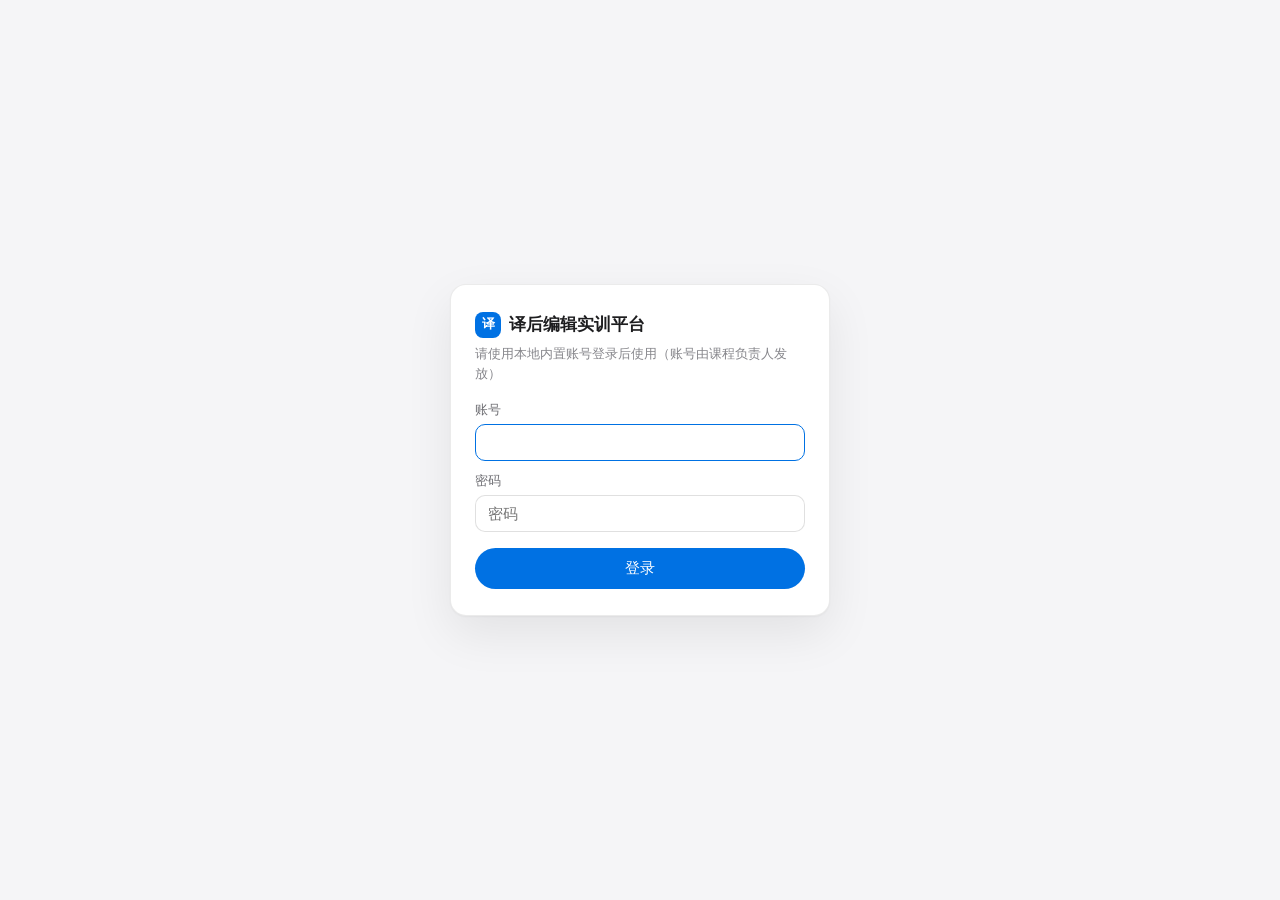
==== index.html @ e125637a "统一设计底座 ui.css：三页一套色板/按钮/卡片，修可读性与焦点态 一、根因：站点经历过两次主题，"测"页从未跟上 - style.css 与 annotate.css 里各有一块「Apple 设" ====
<!DOCTYPE html>
<html lang="zh-CN">
<head>
<meta charset="UTF-8">
<meta name="viewport" content="width=device-width, initial-scale=1.0, viewport-fit=cover">
<title>译后编辑实训平台 · 首页</title>
<meta name="description" content="机器翻译译后编辑实训：找错标注、改稿练习、仿真训练。历届大赛真题语料，可离线使用。">
<!-- 分享预览（微信/群聊里发链接时显示卡片） -->
<meta property="og:type" content="website">
<meta property="og:site_name" content="译后编辑实训平台">
<meta property="og:title" content="译后编辑实训平台 · 找 → 改 → 测">
<meta property="og:description" content="机器翻译译后编辑实训：找错标注、改稿练习、仿真训练。历届大赛真题语料，可离线使用。">
<meta property="og:url" content="https://hank-hunau.github.io/linkhanyou-pe/index.html">
<meta property="og:image" content="https://hank-hunau.github.io/linkhanyou-pe/icon-512.png">
<meta name="twitter:card" content="summary">
<link rel="manifest" href="manifest.json">
<meta name="theme-color" content="#0071e3">
<link rel="icon" href="icon-192.png">
<link rel="apple-touch-icon" href="apple-touch-icon.png">
<meta name="mobile-web-app-capable" content="yes">
<meta name="apple-mobile-web-app-capable" content="yes">
<meta name="apple-mobile-web-app-status-bar-style" content="default">
<meta name="apple-mobile-web-app-title" content="译后编辑">
<link rel="stylesheet" href="ui.css">
<link rel="stylesheet" href="style.css">
</head>
<body>

<div id="mtpe-nav"></div>
<script src="nav.js"></script>
<script src="pwa.js"></script>
<!-- secure.js（密钥环 + 元数据片，约 10KB）不在这里加载：已登录时用不到它，
     只有输入口令时 unlock.js 才按需拉取，页面空下来后会自动预取。
     语料分片（s-tasks.js / s-pairs.js）由二级页按需拉取。 -->
<script src="unlock.js"></script>
<script src="help.js"></script>

<main id="app"><!-- 语料分片解密期间先显示骨架，页面脚本就绪后整块替换 -->
  <div class="boot-skeleton"><div class="sk-t"></div><div class="sk-c"></div><div class="sk-c"></div></div>
</main>

<div id="toast" class="toast hidden" role="status" aria-live="polite"></div>

<!-- home.js 不依赖语料，但要等 unlock.js 判定完登录态（未登录就不渲染半空页面） -->
<script>window.mtpeBoot('home.js');</script>
</body>
</html>
---- ui.css ----
/* ============================================================
 * ui.css — 全站设计底座（2026-10-12）
 *
 * 四个页面都**先**加载本文件，再加载各自的页面样式。
 *
 * 为什么要有这一层：此前每个页面各写一套设计变量与按钮，
 * 后果是"改 / 找 的按钮是 980px 胶囊、测 的按钮是 8px 圆角矩形"、
 * 同一个"警告框"三种底色、顶栏的蓝和页面的蓝不是一个蓝。
 * 现在颜色 / 圆角 / 字号 / 间距 / 阴影只有一份定义，改一处三页同步。
 *
 * 页面专属的版式（作答区、考场外壳、图表、统计表格）仍留在各自文件里。
 * 主色：苹果蓝 #0071e3（2026-10-12 定）。
 * ============================================================ */

/* ---------- 1. 设计变量：全站唯一一份 ---------- */
:root{
  /* 主色 */
  --primary:#0071e3; --primary-dark:#0058b0; --primary-light:#eaf3fd;
  /* 语义色（琥珀比原来的 #d97706 深一档：原色配 #fef3e2 底只有 2.90 对比度，小字读不清） */
  --green:#1c6e31; --green-bg:#e6f4ea;
  --red:#d70015; --red-bg:#fdeced;
  --amber:#a35a00; --amber-bg:#fdf0e3;
  /* 中性色 */
  --bg:#f5f5f7; --card:#fff; --border:rgba(0,0,0,.08);
  --text:#1d1d1f; --text-2:#515154; --muted:#6e6e73; --sk:rgba(0,0,0,.06);
  /* 步骤色：只用在 .step-tag，三页一眼看出自己在第几步 */
  --step1:#0f766e; --step1-bg:#e6f5f3;
  --step2:#0058b0; --step2-bg:#eaf3fd;
  --step3:#1a5fd0; --step3-bg:#eaf2ff;
  /* 圆角四档 */
  --r-sm:8px; --r-md:10px; --r-lg:14px; --r-pill:999px; --radius:14px;
  /* 字号五档 */
  --fs-xs:12.5px; --fs-sm:13.5px; --fs-md:15px; --fs-lg:20px; --fs-xl:24px;
  /* 间距六档 */
  --sp-1:4px; --sp-2:8px; --sp-3:12px; --sp-4:16px; --sp-5:24px; --sp-6:32px;
  /* 阴影两档 */
  --shadow:0 1px 2px rgba(0,0,0,.04),0 8px 24px rgba(0,0,0,.05);
  --shadow-lg:0 20px 60px rgba(0,0,0,.2);
  /* ---- 兼容别名：页面样式里用的还是这些老名字，指到同一套变量，避免两套色 ---- */
  --yc:var(--primary); --ycd:var(--primary-dark); --ycl:var(--primary-light);
  --bd:var(--border); --tx:var(--text); --tx2:var(--text-2); --mut:var(--muted);
  --g:var(--green); --gb:var(--green-bg);
  --r:var(--red); --rb:var(--red-bg);
  --a:var(--amber); --ab:var(--amber-bg);
  --an:var(--step1); --and:#0d5f59; --anl:var(--step1-bg);
}

/* ---------- 2. 基础 ---------- */
*,*::before,*::after{box-sizing:border-box;margin:0;padding:0}
body{
  font-family:-apple-system,BlinkMacSystemFont,"SF Pro Text","SF Pro Display","PingFang SC","Helvetica Neue","Microsoft YaHei",sans-serif;
  background:var(--bg); color:var(--text); font-size:var(--fs-md); line-height:1.6;
  -webkit-font-smoothing:antialiased;
}
h1,h2,h3{letter-spacing:-.01em;font-weight:600}
.hidden{display:none!important}
button{font-family:inherit;cursor:pointer}
input,select,textarea{border-radius:var(--r-md);border:1px solid var(--border);font-family:inherit}
table{border-collapse:separate;border-spacing:0}
th,td{border-color:var(--border)}
img,svg{max-width:100%}

/* ---------- 3. 焦点态：键盘走一遍必须看得见 ---------- */
:focus-visible{outline:2px solid var(--primary);outline-offset:2px}
a:focus-visible,button:focus-visible,input:focus-visible,select:focus-visible,
textarea:focus-visible,summary:focus-visible,[tabindex]:focus-visible{outline:2px solid var(--primary);outline-offset:2px;border-radius:var(--r-sm)}
@media (prefers-reduced-motion:reduce){*,*::before,*::after{animation-duration:.001ms!important;transition-duration:.001ms!important}}

/* ---------- 4. 按钮：一套写法，改/找/测 完全一致 ---------- */
.btn{
  border:none;border-radius:var(--r-pill);padding:8px 16px;font-size:var(--fs-sm);font-weight:500;
  display:inline-flex;align-items:center;gap:5px;transition:filter .15s ease,background .15s ease;
  text-decoration:none;line-height:1.6;
}
.btn:hover{filter:brightness(1.05)}
.btn:disabled{opacity:.5;cursor:not-allowed}
.btn-primary,.btn-p{background:var(--primary);color:#fff}
.btn-primary:hover,.btn-p:hover{background:var(--primary-dark);filter:none}
.btn-outline,.btn-o{background:#fff;color:var(--primary-dark);border:1px solid var(--primary)}
.btn-outline:hover,.btn-o:hover{background:var(--primary-light)}
.btn-ghost,.btn-g{background:#eef1f7;color:var(--text-2)}
.btn-ghost:hover,.btn-g:hover{background:#e5e9f3}
.btn-danger,.btn-r{background:var(--red-bg);color:var(--red)}

/* ---------- 5. 标签 ---------- */
.tag{display:inline-block;padding:2px 10px;border-radius:var(--r-pill);font-size:var(--fs-xs);font-weight:600;white-space:nowrap}
.tag.pair{background:var(--primary-light);color:var(--primary-dark)}
.tag.domain{background:var(--green-bg);color:var(--green)}
.tag.custom,.tag.need{background:var(--amber-bg);color:var(--amber)}
.tag.blue{background:var(--primary-light);color:var(--primary-dark)}
.tag.teal{background:var(--step1-bg);color:var(--step1)}
.tag.gray{background:#f0f0f2;color:var(--text-2)}

/* ---------- 6. 步骤标签（作答栏左端） ---------- */
.step-tag{
  display:inline-flex;align-items:center;font-size:var(--fs-xs);font-weight:700;line-height:1.5;
  color:var(--step2);background:var(--step2-bg);border-radius:var(--r-pill);padding:3px 12px;white-space:nowrap;
}
.step-tag.s1{color:var(--step1);background:var(--step1-bg)}
.step-tag.s2{color:var(--primary-dark);background:var(--step2-bg)}
.step-tag.s3{color:var(--step3);background:var(--step3-bg)}

/* ---------- 7. 广场页头与卡片（改 / 测 共用同一套） ---------- */
.plaza-head{margin-bottom:var(--sp-5)}
.plaza-head h2{font-size:22px}
.plaza-head p{color:var(--text-2);font-size:14px;margin-top:var(--sp-1)}
.page-s{color:var(--muted);font-size:13px;margin-bottom:var(--sp-4)}
.page-t{font-size:var(--fs-lg);font-weight:700;margin-bottom:var(--sp-1)}
.task-grid{display:grid;grid-template-columns:repeat(auto-fill,minmax(330px,1fr));gap:var(--sp-4)}
.task-card{
  background:var(--card);border:1px solid var(--border);border-radius:var(--r-lg);
  padding:18px 20px;box-shadow:var(--shadow);display:flex;flex-direction:column;gap:var(--sp-3);
}
.task-card .t-head{display:flex;justify-content:space-between;align-items:flex-start;gap:var(--sp-2)}
.task-card h3{font-size:16px}
.task-card .meta{font-size:var(--fs-xs);color:var(--text-2);display:flex;gap:var(--sp-3);flex-wrap:wrap;align-items:center}
.task-actions{display:flex;gap:var(--sp-2);margin-top:auto;padding-top:6px;flex-wrap:wrap;align-items:center}
.draft-tip{font-size:12px;color:var(--amber)}

/* ---------- 8. 提示块 ---------- */
.warn-box{background:var(--red-bg);color:var(--red);border-radius:var(--r-sm);padding:10px 12px;font-size:13px;margin-top:var(--sp-2)}
.info-box{background:var(--primary-light);color:var(--primary-dark);border-radius:var(--r-sm);padding:10px 12px;font-size:13px;margin-top:var(--sp-2)}

/* ---------- 9. 弹窗（三种叫法都指向同一套） ---------- */
.mask,.modal-mask{
  position:fixed;inset:0;background:rgba(20,26,45,.45);z-index:100;
  display:flex;align-items:center;justify-content:center;padding:20px;
}
.modal{
  background:var(--card);border-radius:var(--r-lg);padding:22px 24px;width:min(440px,92vw);
  box-shadow:var(--shadow-lg);max-height:86vh;overflow:auto;
}
.modal h3{font-size:17px;margin-bottom:var(--sp-3)}
.modal .m-actions{display:flex;gap:var(--sp-2);justify-content:flex-end;margin-top:18px;flex-wrap:wrap}

/* ---------- 10. Toast（两种叫法统一） ---------- */
.toast,#toast{
  position:fixed;bottom:28px;left:50%;transform:translateX(-50%);background:#1f2430;color:#fff;
  padding:10px 18px;border-radius:var(--r-md);font-size:13px;z-index:200;
  box-shadow:0 8px 24px rgba(0,0,0,.25);transition:opacity .2s;
}

/* ---------- 11. 空态 ---------- */
.empty-tip{text-align:center;color:var(--muted);padding:40px 0}

/* ---------- 12. 表格式内容的横向滚动（窄屏不再挤压） ---------- */
.tbl-scroll{overflow-x:auto;-webkit-overflow-scrolling:touch}
.tbl-scroll table{min-width:600px}

/* ---------- 13. 作答态：隐藏全站顶栏（三页同一条规则） ---------- */
body.answering #mtpe-nav{display:none!important}
body.answering{--mtpe-nav-h:0px}

/* ---------- 14. 启动骨架：语料分片解密期间不再是一片空白 ---------- */
.boot-skeleton{max-width:1180px;margin:0 auto;padding:28px 20px}
.boot-skeleton .sk-t{height:22px;width:190px;border-radius:var(--r-sm);background:var(--sk);margin-bottom:18px}
.boot-skeleton .sk-c{height:108px;border-radius:var(--r-lg);background:var(--sk);margin-bottom:14px}
.boot-skeleton .sk-t,.boot-skeleton .sk-c{animation:sk-pulse 1.2s ease-in-out infinite}
@keyframes sk-pulse{0%,100%{opacity:.55}50%{opacity:1}}
@media (prefers-reduced-motion:reduce){.boot-skeleton .sk-t,.boot-skeleton .sk-c{animation:none}}

/* ---------- 15. 统一断点（页面自己的特殊版式仍可在各自文件里另加） ---------- */
@media (max-width:960px){
  .task-grid{gap:var(--sp-3)}
}
@media (max-width:760px){
  .plaza-head h2{font-size:var(--fs-lg)}
}
@media (max-width:620px){
  .task-grid{grid-template-columns:1fr}
  .task-card{padding:14px 16px}
  .modal{padding:18px 16px;width:100%}
  .boot-skeleton{padding:20px 14px}
}
---- style.css ----
/* ============ ② 改 · 页面专属样式 ============
   设计变量、基础重置、按钮 / 标签 / 卡片 / 弹窗 / Toast / 空态 / 焦点态
   都已在共用的 ui.css 里（本页先加载 ui.css，再加载本文件）。
   本文件只保留"改"这一页自己的版式：顶栏、三步走导引、作答区、统计与图表、首页各板块。 */

/* ---------- 顶栏 ---------- */
.topbar {
  background: var(--card); border-bottom: 1px solid var(--border);
  display: flex; align-items: center; justify-content: space-between;
  padding: 12px 28px; position: sticky; top: 0; z-index: 50;
}
.brand { display: flex; align-items: center; gap: 12px; cursor: pointer; }
.logo {
  width: 42px; height: 42px; border-radius: 10px; background: linear-gradient(135deg, var(--primary), #6c8cff);
  color: #fff; font-size: 22px; font-weight: 700; display: flex; align-items: center; justify-content: center;
}
.brand h1 { font-size: 17px; font-weight: 700; }
.brand .sub { font-size: 12px; color: var(--muted); }
nav { display: flex; align-items: center; gap: 6px; }
.nav-link {
  padding: 8px 14px; border-radius: 8px; cursor: pointer; color: var(--text-2);
  font-size: 14px; user-select: none;
}
.nav-link:hover { background: var(--primary-light); color: var(--primary-dark); }
.nav-link.active { background: var(--primary-light); color: var(--primary-dark); font-weight: 600; }
.nickname-badge {
  margin-left: 10px; padding: 6px 12px; border-radius: 999px; background: var(--primary-light);
  color: var(--primary); font-size: 13px; cursor: pointer;
}

main { max-width: 1180px; margin: 0 auto; padding: 26px 20px 60px; }

/* 广场页头、卡片、标签、按钮、提示块：见 ui.css（三页共用一份） */

/* ---------- 实训端：三步走导引（找 → 改 → 考） ---------- */
.step-strip { display: grid; grid-template-columns: repeat(auto-fit, minmax(250px, 1fr)); gap: 10px; margin-top: 12px; }
.step-card {
  display: flex; flex-direction: column; gap: 4px; padding: 12px 14px;
  border: 1px solid var(--border); border-radius: var(--radius); background: var(--card);
  box-shadow: var(--shadow); text-decoration: none; color: inherit; transition: border-color .15s;
}
.step-card:hover { border-color: var(--primary); }
.step-card b { font-size: 14px; color: var(--primary); }
.step-card span { font-size: 12.5px; color: var(--text-2); line-height: 1.55; }

/* ---------- 答题界面 ---------- */
.exam-top {
  background: var(--card); border: 1px solid var(--border); border-radius: var(--radius);
  box-shadow: var(--shadow); padding: 12px 18px; margin-bottom: 14px;
  display: flex; align-items: center; justify-content: space-between; gap: 14px; flex-wrap: wrap;
  position: sticky; top: calc(var(--mtpe-nav-h, 57px) + 6px); z-index: 40;
}
/* 作答态隐藏顶栏的规则在 ui.css（三页同一条） */
.exam-title { font-size: 15px; font-weight: 700; display: flex; align-items: center; gap: 10px; flex-wrap: wrap; }
/* .step-tag 在 ui.css（带 s1/s2/s3 三档步骤色） */
.timer { font-size: 20px; font-weight: 700; font-variant-numeric: tabular-nums; color: var(--primary); }
.timer.warn { color: var(--red); }
.progress-wrap { display: flex; align-items: center; gap: 10px; }
.progress-bar { width: 160px; height: 8px; border-radius: 99px; background: #e8ecf5; overflow: hidden; }
.progress-fill { height: 100%; background: var(--primary); border-radius: 99px; transition: width .3s; }
.cheat-badge { font-size: 12px; color: var(--red); background: var(--red-bg); padding: 3px 10px; border-radius: 99px; }

.exam-layout { display: grid; grid-template-columns: 1fr 290px; gap: 14px; align-items: start; }
@media (max-width: 900px) { .exam-layout { grid-template-columns: 1fr; } }

.seg-table { background: var(--card); border: 1px solid var(--border); border-radius: var(--radius); overflow: hidden; box-shadow: var(--shadow); }
.seg-row { display: grid; grid-template-columns: 44px 1fr 1fr; border-bottom: 1px solid var(--border); }
.seg-row.header { background: #f8f9fd; font-size: 12.5px; color: var(--muted); font-weight: 600; }
.seg-row.current { outline: 2px solid var(--primary); outline-offset: -2px; border-radius: 4px; }
.seg-num { padding: 12px 8px; text-align: center; color: var(--muted); font-size: 13px; border-right: 1px solid var(--border); display: flex; flex-direction: column; align-items: center; gap: 4px; }
.seg-status { font-size: 11px; }
.seg-status.done { color: var(--green); }
.seg-cell { padding: 10px 14px; font-size: 14px; display: flex; flex-direction: column; }
.seg-cell > .seg-hint { font-size: 12px; color: var(--muted); font-weight: 400; }
.seg-cell.src { border-right: 1px solid var(--border); color: var(--text); }
.seg-cell.src mark { background: #fff3bf; padding: 0 2px; border-radius: 3px; cursor: pointer; }
.seg-cell textarea {
  width: 100%; min-height: 52px; border: 1px solid var(--border); border-radius: 8px;
  padding: 8px 10px; font-family: inherit; font-size: 14px; line-height: 1.7; resize: none; background: #fcfdff;
  flex: 1;
}
.seg-cell textarea:focus { outline: none; border-color: var(--primary); background: #fff; }
.seg-cell textarea.empty-mt { color: var(--muted); font-style: italic; }

.side-panel { display: flex; flex-direction: column; gap: 12px; position: sticky; top: calc(var(--mtpe-nav-h, 57px) + 73px); }
.panel { background: var(--card); border: 1px solid var(--border); border-radius: var(--radius); box-shadow: var(--shadow); padding: 14px 16px; }
.panel h4 { font-size: 13.5px; margin-bottom: 8px; display: flex; justify-content: space-between; align-items: center; }
.term-item {
  display: flex; justify-content: space-between; gap: 8px; padding: 6px 8px; border-radius: 7px;
  font-size: 13px; cursor: pointer; align-items: center;
}
.term-item:hover { background: var(--primary-light); }
.term-item .s { color: var(--text); word-break: break-all; }
.term-item .t { color: var(--primary); text-align: right; word-break: break-all; }
.term-filter {
  width: 100%; border: 1px solid var(--border); border-radius: 7px; padding: 5px 9px;
  font-size: 12.5px; font-family: inherit; margin-bottom: 8px;
}
.tips-list { font-size: 12.5px; color: var(--text-2); padding-left: 18px; }
.tips-list li { margin-bottom: 5px; }
.kbd-hint { font-size: 12px; color: var(--muted); line-height: 1.9; }
.kbd { background: #eef1f7; border: 1px solid #d9deea; border-bottom-width: 2px; border-radius: 4px; padding: 0 5px; font-size: 11px; font-family: Consolas, monospace; }

/* ---------- 成绩页 ---------- */
.score-hero { display: grid; grid-template-columns: repeat(auto-fit, minmax(150px, 1fr)); gap: 12px; margin-bottom: 18px; }
.stat-box { background: var(--card); border: 1px solid var(--border); border-radius: var(--radius); box-shadow: var(--shadow); padding: 16px; text-align: center; }
.stat-box .v { font-size: 26px; font-weight: 800; color: var(--primary); }
.stat-box .l { font-size: 12.5px; color: var(--text-2); margin-top: 2px; }
.stat-box .v.green { color: var(--green); } .stat-box .v.red { color: var(--red); } .stat-box .v.amber { color: var(--amber); }

.review-block { background: var(--card); border: 1px solid var(--border); border-radius: var(--radius); box-shadow: var(--shadow); padding: 16px 18px; margin-bottom: 12px; }
.review-block h4 { font-size: 14px; margin-bottom: 10px; display: flex; gap: 8px; align-items: center; flex-wrap: wrap; }
.mini-tag { font-size: 11.5px; padding: 1px 8px; border-radius: 99px; font-weight: 600; }
.mini-tag.ok { background: var(--green-bg); color: var(--green); }
.mini-tag.edited { background: var(--primary-light); color: var(--primary); }
.rv-grid { display: grid; grid-template-columns: 1fr 1fr; gap: 10px; }
@media (max-width: 760px) { .rv-grid { grid-template-columns: 1fr; } }
.rv-cell { background: #f8f9fd; border: 1px solid var(--border); border-radius: 8px; padding: 9px 12px; font-size: 13.5px; }
.rv-cell .lab { font-size: 11.5px; color: var(--muted); margin-bottom: 3px; font-weight: 600; }
.rv-cell.full { grid-column: 1 / -1; }
.diff del { background: var(--red-bg); color: var(--red); text-decoration: line-through; padding: 0 2px; border-radius: 2px; }
.diff ins { background: var(--green-bg); color: var(--green); text-decoration: none; padding: 0 2px; border-radius: 2px; }
.note-item { font-size: 13px; margin-top: 8px; padding: 8px 10px; border-radius: 8px; background: var(--amber-bg); }
.note-item b { color: var(--amber); margin-right: 6px; }

.board { background: var(--card); border: 1px solid var(--border); border-radius: var(--radius); box-shadow: var(--shadow); padding: 16px 18px; margin-bottom: 18px; }
.board h3 { font-size: 16px; margin-bottom: 10px; }
.board table { width: 100%; border-collapse: collapse; font-size: 13.5px; }
.board th, .board td { padding: 7px 10px; text-align: left; border-bottom: 1px solid var(--border); }
.board th { color: var(--muted); font-size: 12px; font-weight: 600; }
.board tr.me { background: var(--primary-light); }
.board .rank-1 { color: var(--amber); font-weight: 700; }
.board-note { font-size: 12px; color: var(--muted); margin-top: 8px; }

/* ---------- 统计中心 ---------- */
.chart { display: flex; align-items: flex-end; gap: 8px; height: 150px; padding: 10px 4px 0; }
.chart .bar-wrap { flex: 1; display: flex; flex-direction: column; align-items: center; gap: 4px; height: 100%; justify-content: flex-end; }
.chart .bar { width: 100%; max-width: 38px; background: linear-gradient(180deg, #6c8cff, var(--primary)); border-radius: 5px 5px 0 0; min-height: 3px; }
.chart .bar-v { font-size: 11px; color: var(--text-2); }
.chart .bar-l { font-size: 10.5px; color: var(--muted); white-space: nowrap; overflow: hidden; text-overflow: ellipsis; max-width: 60px; }

/* ---------- 导入 ---------- */
.import-grid { display: grid; grid-template-columns: 1fr 320px; gap: 16px; }
@media (max-width: 900px) { .import-grid { grid-template-columns: 1fr; } }
textarea.big {
  width: 100%; min-height: 220px; border: 1px solid var(--border); border-radius: 10px;
  padding: 12px; font-family: inherit; font-size: 13.5px; line-height: 1.7; resize: vertical;
}
textarea.big:focus { outline: none; border-color: var(--primary); }
.field { margin-bottom: 12px; }
.field label { display: block; font-size: 13px; font-weight: 600; margin-bottom: 5px; color: var(--text-2); }
.field input, .field select {
  width: 100%; border: 1px solid var(--border); border-radius: 8px; padding: 8px 10px;
  font-size: 14px; font-family: inherit;
}
.field input:focus, .field select:focus { outline: none; border-color: var(--primary); }

/* 弹窗与 Toast：见 ui.css（.mask / .modal-mask / .modal / #toast 三页同一套） */
.dur-picker { display: flex; gap: 8px; flex-wrap: wrap; }
.dur-btn { flex: 1; text-align: center; padding: 9px 6px; border: 1.5px solid var(--border); border-radius: 9px; cursor: pointer; font-size: 13.5px; user-select: none; }
.dur-btn.sel { border-color: var(--primary); background: var(--primary-light); color: var(--primary); font-weight: 700; }

.toast {
  position: fixed; bottom: 30px; left: 50%; transform: translateX(-50%);
  background: #1f2430; color: #fff; padding: 10px 20px; border-radius: 10px; font-size: 13.5px;
  z-index: 200; box-shadow: 0 8px 24px rgba(0,0,0,.25); animation: fadeIn .2s;
}
@keyframes fadeIn { from { opacity: 0; transform: translate(-50%, 8px); } to { opacity: 1; transform: translate(-50%, 0); } }

.page-title { display: flex; justify-content: space-between; align-items: center; margin-bottom: 16px; flex-wrap: wrap; gap: 10px; }
.page-title h2 { font-size: var(--fs-lg); }
.muted { color: var(--muted); font-size: 13px; }
/* .empty-tip 在 ui.css */

/* ---- 得分说明 / MQM 自评 ---- */
.score-note{background:var(--card);border:1px solid var(--border);border-left:4px solid var(--amber);border-radius:10px;padding:10px 14px;font-size:13px;color:var(--text-2);margin-bottom:16px}


/* 2026-10-12：原先这里叠了一整块「Apple 设计语言覆盖（2026-10-09）」，
   用 !important 压住按钮 / 标签 / 输入框的圆角与配色——而 pe-exam.css 从未吃到这块，
   于是"改/找 是胶囊按钮、测 是圆角矩形"。现已全部上移到共用的 ui.css，
   不再需要 !important，三页自动一致。 */

/* ---------- 一级首页（index.html） ---------- */
.home-hero { margin: 4px 0 20px; }
.home-hero h1 { font-size: 30px; line-height: 1.25; }
.home-hero p { color: var(--text-2); font-size: 14.5px; margin-top: 10px; line-height: 1.85; max-width: 900px; }
.home-hero p b, .home-hero p strong { color: var(--primary); }
.home-steps .step-card { padding: 18px 18px 16px; gap: 8px; }
.home-steps .step-card b { font-size: 16px; }
.home-steps .step-card span { font-size: 13px; line-height: 1.7; }
.home-steps .step-card em { font-style: normal; font-size: 12px; color: var(--muted); margin-top: 6px; }
.home-progress { margin-top: 22px; }
.home-next {
  display: flex; gap: 14px; align-items: flex-start;
  background: var(--primary-light); border: 1px solid rgba(47, 95, 224, .22);
  border-left: 4px solid var(--primary); border-radius: var(--radius);
  padding: 14px 16px; margin: 4px 0 20px;
}
.home-next .hn-tag { font-size: 12px; font-weight: 600; color: var(--primary); flex-shrink: 0; padding-top: 2px; }
.home-next .hn-body { flex: 1; min-width: 0; }
.home-next .hn-why { font-size: 14px; color: var(--text); line-height: 1.7; }
.home-next .hn-act { display: flex; gap: 8px; flex-wrap: wrap; margin-top: 10px; }
.home-next .hn-tip { font-size: 12.5px; color: var(--red); margin-top: 6px; }
.home-next .hn-act .btn { text-decoration: none; }
@media (max-width: 620px) { .home-next { flex-direction: column; gap: 8px; } }
.home-progress .score-hero { margin: 12px 0 4px; }
.home-last { font-size: 13px; color: var(--text-2); margin-top: 10px; }
.home-actions { display: flex; gap: 8px; flex-wrap: wrap; margin-top: 14px; }
.home-actions .btn { text-decoration: none; }
@media (max-width: 620px) {
  .home-hero h1 { font-size: 23px; }
  .home-steps .step-card b { font-size: 15px; }
}
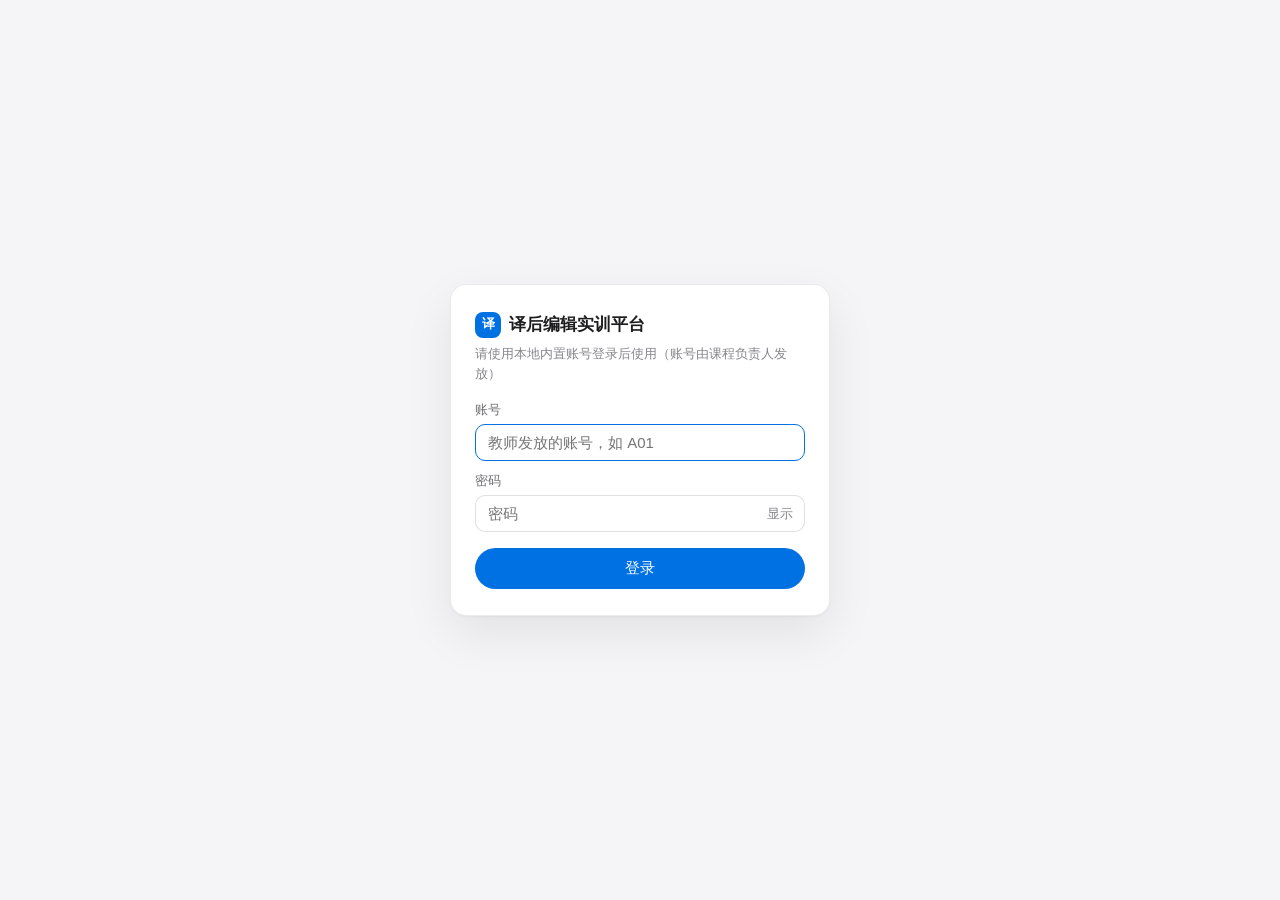
==== commit 00d637ae: "perf(a11y): 第三批 4 项——supabase 移出 SW CORE(218KB)/模态焦点陷阱/--bg-soft 底色收敛/关键 CSS 生成式 _sync_inline_css（sw" ====
--- a/index.html
+++ b/index.html
@@ -21,20 +21,277 @@
 <meta name="apple-mobile-web-app-capable" content="yes">
 <meta name="apple-mobile-web-app-status-bar-style" content="default">
 <meta name="apple-mobile-web-app-title" content="译后编辑">
-<link rel="stylesheet" href="ui.css">
-<link rel="stylesheet" href="style.css">
+
+<!-- ============================================================
+     P1-1 首屏关键 CSS 内联（2026-10-27 性能优化方案 v2）
+     规则逐字取自 ui.css / style.css（来源行号见各段注释），
+     外部 CSS 异步到达后同值覆盖、零跳动。
+     :root 整段照抄 ui.css:16-76 —— 变量单一来源，不省略不剔除。
+     ============================================================ -->
+<style>/* ============================================================
+   首屏关键 CSS —— 由 _sync_inline_css.mjs 从 ui.css / style.css 生成（勿手改）
+   源 CSS 改动后运行：node _sync_inline_css.mjs
+   ============================================================ */
+
+/* ---- ui.css :: :root 设计变量（全站唯一一份） ---- */
+:root{
+  /* 主色 */
+  --primary:#0071e3; --primary-dark:#0058b0; --primary-light:#eaf3fd;
+  /* 语义色（琥珀比原来的 #d97706 深一档：原色配 #fef3e2 底只有 2.90 对比度，小字读不清） */
+  --green:#1c6e31; --green-bg:#e6f4ea;
+  --red:#d70015; --red-bg:#fdeced;
+  --amber:#a35a00; --amber-bg:#fdf0e3;
+  /* 中性色 */
+  --bg:#f5f5f7; --bg-soft:#f7f9fd; --card:#fff; --border:rgba(0,0,0,.08);
+  /* --bg-soft（2026-11-02 第三批）：软内衬底唯一 token——曾散落 5 个近白变体
+     （f0f0f2/f8f9fd/fafbfc/f7f9fd/f4f6fb 等），肉眼难辨却各自漂移。
+     保留例外：style.css 首页 hero 渐变端点、pe-exam.css .seg-row.cur 当前段蓝底。 */
+  --text:#1d1d1f; --text-2:#515154; --muted:#6e6e73; --sk:rgba(0,0,0,.06);
+  /* 步骤色：只用在 .step-tag，三页一眼看出自己在第几步 */
+  --step1:#0f766e; --step1-bg:#e6f5f3;
+  --step2:#0058b0; --step2-bg:#eaf3fd;
+  --step3:#1a5fd0; --step3-bg:#eaf2ff;
+  /* 圆角四档 */
+  --r-sm:8px; --r-md:10px; --r-lg:14px; --r-pill:999px; --radius:14px;
+  /* 圆角补充档（2026-10-19 扩档）：原先散在页面里的 2/3/6/12px 各有明确用途，
+     不是随手写的，统一收口。命名说明用途，避免"为了套档而套档"。 */
+  --r-xs:3px;   /* 小色块：点阵进度点、选中标记的圆角部分 */
+  --r-sm2:6px;  /* 小标签：.meta .tag、sev-opt未选中态 */
+  --r-md2:12px; /* 中卡片：与 --r-lg 同族，出现在嵌套卡片里 */
+  --r-xl:16px;  /* 大浮层：标注面板（抽屉态圆角） */
+  --r-22:22px;  /* 大圆角浮层：工作台聚焦卡（原 22px 硬编码，第④步 token 收敛） */
+  /* 字号七档（2026-10-19 扩档）
+     五档不够用的原因：①找 作答页要做「主次分层」——原文是参考、译文是操作对象，
+     两者必须不同字号（15 vs 17），且 17px 是中文正文舒适阅读的下限，不宜归并。
+     档位命名按用途而非大小排列，改档时不会误伤主次关系。 */
+  --fs-2xs:12px; /* 极辅助：键位提示、时间戳 */
+  --fs-xs:12.5px; /* 辅助：图例、.muted、元信息 */
+  --fs-sm:13.5px; /* 次要正文：标注列表项 */
+  --fs-base:15px; /* 通用正文：原文、表单控件 */
+  --fs-read:17px; /* ★ 阅读正文：译文（操作对象，全站最大的正文）*/
+  --fs-lg:20px;   /* 小标题 */
+  --fs-xl:24px;   /* 大标题 */
+  --fs-14:14px; --fs-22:22px; --fs-26:26px; --fs-30:30px; --fs-11:11px; --fs-23:23px; /* 收敛 style.css/pe-exam.css 硬编码字号（第④步 token 收敛，2026-10-22） */
+  /* 兼容别名：老代码写 --fs-md 的仍指到通用正文 */
+  --fs-md:var(--fs-base);
+  /* 行高三档：与字号配套，避免每处自己写 1.6/1.8 */
+  --lh-tight:1.4;   /* 标签、徽标 */
+  --lh-normal:1.6;  /* 通用正文 */
+  --lh-read:1.8;    /* 长段落阅读（译文用它） */
+  /* 响应式专用字号三档（2026-10-19）
+     只在窄屏断点里用。与主档分开命名，是为了让"改主档"和"改窄屏"互不牵连——
+     窄屏减字号是为了省横向空间，与阅读档位是两件事。 */
+  --fs-narrow-ref:14.5px;  /* 窄屏原文 */
+  --fs-narrow-read:16.5px; /* 窄屏译文（仍 > 原文，主次不能塌） */
+  --fs-touch:16px;         /* 触屏输入框：≥16px 否则 iOS 聚焦时自动放大页面 */
+  --r-xs2:2px;             /* 极小圆角：抽屉抓手条 */
+  /* 间距六档 */
+  --sp-1:4px; --sp-2:8px; --sp-3:12px; --sp-4:16px; --sp-5:24px; --sp-6:32px;
+  /* 阴影两档 */
+  --shadow:0 1px 2px rgba(0,0,0,.04),0 8px 24px rgba(0,0,0,.05);
+  --shadow-lg:0 20px 60px rgba(0,0,0,.2);
+  /* ---- 兼容别名：页面样式里用的还是这些老名字，指到同一套变量，避免两套色 ---- */
+  --yc:var(--primary); --ycd:var(--primary-dark); --ycl:var(--primary-light);
+  --bd:var(--border); --tx:var(--text); --tx2:var(--text-2); --mut:var(--muted);
+  --g:var(--green); --gb:var(--green-bg);
+  --r:var(--red); --rb:var(--red-bg);
+  --a:var(--amber); --ab:var(--amber-bg);
+  --an:var(--step1); --and:#0d5f59; --anl:var(--step1-bg);
+}
+
+/* ---- ui.css :: 基础 + 焦点态（2+3 节） ---- */
+*,*::before,*::after{box-sizing:border-box;margin:0;padding:0}
+/* 滚动条预留位：展开"更多届次"等内容高度变化导致滚动条出现/消失时，
+   视口宽度不再随之增减 ~15-17px，居中容器不再左右跳动（2026-10-19）。
+   实测（本机有头 Chromium，经典滚动条 15px）：
+   - scrollbar-gutter:stable 在根元素上不预留（Chromium 根元素怪癖，配 overflow-y:auto 也不行）；
+   - overflow-y:scroll 全程恒定（1280 视口下内容区稳定 1265），跳动 0px。
+   代价：短页面右侧常驻一条浅色滚动条轨道，换来全站零布局跳动。
+   移动端浏览器滚动条为 overlay 型，此规则无视觉影响。 */
+html{overflow-y:scroll}
+body{
+  font-family:-apple-system,BlinkMacSystemFont,"SF Pro Text","SF Pro Display","PingFang SC","Helvetica Neue","Microsoft YaHei",sans-serif;
+  background:var(--bg); color:var(--text); font-size:var(--fs-md); line-height:1.6;
+  -webkit-font-smoothing:antialiased;
+}
+h1,h2,h3{letter-spacing:-.01em;font-weight:600}
+.hidden{display:none!important}
+button{font-family:inherit;cursor:pointer}
+input,select,textarea{border-radius:var(--r-md);border:1px solid var(--border);font-family:inherit}
+table{border-collapse:separate;border-spacing:0}
+th,td{border-color:var(--border)}
+img,svg{max-width:100%}
+
+/* ---------- 3. 焦点态：键盘走一遍必须看得见 ---------- */
+:focus-visible{outline:2px solid var(--primary);outline-offset:2px}
+a:focus-visible,button:focus-visible,input:focus-visible,select:focus-visible,
+textarea:focus-visible,summary:focus-visible,[tabindex]:focus-visible{outline:2px solid var(--primary);outline-offset:2px;border-radius:var(--r-sm)}
+@media (prefers-reduced-motion:reduce){*,*::before,*::after{animation-duration:.001ms!important;transition-duration:.001ms!important}}
+
+/* ---- ui.css :: 按钮基 + 标签基（4 节全 + 5 节首行） ---- */
+.btn{
+  border:none;border-radius:var(--r-pill);padding:8px 16px;font-size:var(--fs-sm);font-weight:500;
+  display:inline-flex;align-items:center;gap:5px;transition:filter .15s ease,background .15s ease;
+  text-decoration:none;line-height:1.6;
+}
+.btn:hover{filter:brightness(1.05)}
+.btn:disabled{opacity:.5;cursor:not-allowed}
+.btn-primary,.btn-p{background:var(--primary);color:#fff}
+.btn-primary:hover,.btn-p:hover{background:var(--primary-dark);filter:none}
+.btn-outline,.btn-o{background:#fff;color:var(--primary-dark);border:1px solid var(--primary)}
+.btn-outline:hover,.btn-o:hover{background:var(--primary-light)}
+.btn-ghost,.btn-g{background:#eef1f7;color:var(--text-2)}
+.btn-ghost:hover,.btn-g:hover{background:#e5e9f3}
+.btn-danger,.btn-r{background:var(--red-bg);color:var(--red)}
+
+/* ---------- 5. 标签 ---------- */
+.tag{display:inline-block;padding:2px 10px;border-radius:var(--r-pill);font-size:var(--fs-xs);font-weight:600;white-space:nowrap}
+
+/* ---- ui.css :: Toast（含 :empty 防泄漏） ---- */
+.toast,#toast{
+  position:fixed;bottom:28px;left:50%;transform:translateX(-50%);background:#1f2430;color:#fff;
+  padding:10px 18px;border-radius:var(--r-md);font-size:13px;z-index:200;pointer-events:none;
+  box-shadow:0 8px 24px rgba(0,0,0,.25);transition:opacity .2s;
+}
+/* 空壳强制隐藏：显隐只靠 opacity 时，空容器（无文字）会在触发竞态/重建瞬间
+   露出深色胶囊（2026-10-19 用户截图）——没有内容就永远不渲染。 */
+#toast:empty,.toast:empty{display:none!important}
+
+/* ---- ui.css :: 启动骨架 + 脉动（14 节） ---- */
+.boot-skeleton{max-width:1180px;margin:0 auto;padding:28px 20px}
+.boot-skeleton .sk-t{height:22px;width:190px;border-radius:var(--r-sm);background:var(--sk);margin-bottom:18px}
+.boot-skeleton .sk-c{height:108px;border-radius:var(--r-lg);background:var(--sk);margin-bottom:14px}
+.boot-skeleton .sk-t,.boot-skeleton .sk-c{animation:sk-pulse 1.2s ease-in-out infinite}
+@keyframes sk-pulse{0%,100%{opacity:.55}50%{opacity:1}}
+@media (prefers-reduced-motion:reduce){.boot-skeleton .sk-t,.boot-skeleton .sk-c{animation:none}}
+
+/* ---- ui.css :: @620 骨架收紧（15 节内） ---- */
+@media (max-width:620px){
+  .task-grid{grid-template-columns:1fr}
+  .task-card{padding:14px 16px}
+  .modal{padding:18px 16px;width:100%}
+  .boot-skeleton{padding:20px 14px}
+}
+
+/* ---- style.css :: main 限宽 + 工作台首页豁免 ---- */
+main { max-width: 1180px; margin: 0 auto; padding: 26px 20px 60px; }
+/* 工作台首页铺满全屏：只豁免外层 <main id=app> 的元素级限宽。
+   不能写 body.wb-home main —— 会连内层 main.wb-main 的限宽/边距一起清零
+   （specificity 0,1,2 盖过 .wb-main 的 0,1,0，2026-10-17 三连误伤教训）。 */
+body.wb-home #app { max-width: none; margin: 0; padding: 0; }
+
+/* ---- style.css :: 工作台首页 v2 全段（含 @1280/@900） ---- */
+/* ================= 工作台首页 v2（2026-10-17 本地版，未部署）
+   反向自《四六级工作台》：深靛紫侧边栏 + 浅色主区 + 渐变聚焦横幅 ================= */
+.wb-app { display: flex; min-height: 100vh; background: linear-gradient(180deg, #e9ecf7 0%, #f6f7fb 240px); }
+.wb-side { width: 216px; background: linear-gradient(180deg, #1e1b4b 0%, #14173d 100%); color: #d0d5dd; padding: 22px 0; flex-shrink: 0; position: sticky; top: 0; height: 100vh; display: flex; flex-direction: column; box-shadow: 4px 0 24px rgba(23, 23, 63, .15); }
+.wb-logo { padding: 0 20px 16px; border-bottom: 1px solid rgba(255, 255, 255, .08); }
+.wb-logo h1 { font-size: var(--fs-read); color: #fff; font-weight: 700; }
+.wb-logo p { font-size: var(--fs-2xs); color: #8b94a7; margin-top: 4px; }
+.wb-nav { flex: 1; overflow-y: auto; padding: 10px 0; }
+.wb-nav a { display: flex; align-items: center; gap: 9px; margin: 3px 12px; padding: 10px 14px; border-radius: var(--r-md2); font-size: var(--fs-14); color: #d0d5dd; text-decoration: none; transition: all .15s ease; }
+.wb-nav a:hover { color: #fff; background: rgba(255, 255, 255, .06); }
+.wb-nav a.on { background: linear-gradient(90deg, #4f46e5, #7c3aed); color: #fff; box-shadow: 0 4px 14px rgba(79, 70, 229, .4); font-weight: 500; }
+.wb-nav .tag { margin-left: auto; background: #2f9e44; color: #fff; font-size: var(--fs-11); padding: 1px 7px; border-radius: var(--r-pill); }
+.wb-foot { padding: 14px 20px 0; border-top: 1px solid rgba(255, 255, 255, .08); font-size: var(--fs-2xs); color: #8b94a7; }
+/* —— 2026-10-18 全局工作台外壳：二级页主区容器 + 侧栏底部操作 —— */
+.wb-content { flex: 1; min-width: 0; }
+.wb-foot-acts { display: flex; flex-direction: column; gap: 2px; margin-bottom: 10px; }
+.wb-foot-acts a, .wb-foot-acts .wb-acc { display: block; padding: 7px 0; font-size: var(--fs-xs); color: #d0d5dd; text-decoration: none; border-radius: var(--r-sm); }
+.wb-foot-acts a:hover { color: #fff; background: rgba(255, 255, 255, .06); padding-left: 8px; padding-right: 8px; }
+.wb-foot-acts .wb-acc { color: #8b94a7; cursor: default; overflow: hidden; text-overflow: ellipsis; white-space: nowrap; }
+.wb-foot-acts .hidden { display: none; }
+/* 作答态沉浸：侧栏整体让位，主区占满全屏（与 body.answering 隐藏顶栏同口径） */
+body.answering .wb-side { display: none !important; }
+body.answering .wb-app { display: block !important; }
+.wb-app > .wb-content { max-width: none; }
+/* 桌面全尺寸适配：常规屏铺满，超宽屏（2560+/4K）居中防拉伸 */
+.wb-main { flex: 1; padding: 32px 40px 48px; min-width: 0; max-width: 1680px; margin: 0 auto; }
+/* 中小桌面 / 半屏窗口（901–1280）：间距收紧、三卡自动换列 */
+@media (max-width: 1280px) {
+  .wb-main { padding: 26px 28px 40px; }
+  .wb-hero-stats { gap: 40px; }
+  .wb-grid3 { gap: 20px; }
+  .wb-card, .wb-mini { margin-top: 20px; }
+}
+/* —— 聚焦横幅（hero）—— */
+.wb-focus { background: linear-gradient(120deg, #4338ca 0%, #6d28d9 55%, #a21caf 100%); color: #fff; border-radius: var(--r-22); padding: 32px 36px; position: relative; overflow: hidden; box-shadow: 0 10px 30px rgba(67, 56, 202, .35); }
+.wb-focus::before { content: ''; position: absolute; left: -40px; bottom: -90px; width: 180px; height: 180px; border-radius: 50%; background: rgba(255, 255, 255, .07); }
+.wb-focus > * { position: relative; }
+.wb-focus .hn-tag { font-size: var(--fs-2xs); font-weight: 600; opacity: .85; letter-spacing: .04em; }
+.wb-focus .hn-why { font-size: var(--fs-14); line-height: 1.7; margin-top: 8px; opacity: .95; }
+.wb-focus .hn-tip { font-size: var(--fs-xs); margin-top: 6px; color: #ffe08a; }
+.wb-hero-big { font-size: var(--fs-22); font-weight: 700; margin-top: 8px; }
+.wb-hero-input { display: flex; gap: 10px; margin-top: 14px; flex-wrap: wrap; }
+.wb-hero-input input { flex: 1; min-width: 220px; padding: 10px 14px; border: none; border-radius: var(--r-md); font-size: var(--fs-14); font-family: inherit; }
+.wb-hero-btn { display: inline-block; margin-top: 16px; background: #fff; color: #4338ca; border: none; border-radius: var(--r-pill, 999px); padding: 10px 22px; font-size: var(--fs-14); font-weight: 600; cursor: pointer; text-decoration: none; transition: transform .15s ease, box-shadow .15s ease; }
+.wb-hero-btn:hover { transform: translateY(-1px); box-shadow: 0 6px 18px rgba(0, 0, 0, .18); }
+.wb-hero-stats { display: flex; gap: 56px; margin-top: 22px; flex-wrap: wrap; }
+.wb-hero-stats .n { font-size: var(--fs-lg); font-weight: 700; font-variant-numeric: tabular-nums; }
+.wb-hero-stats .l { font-size: var(--fs-2xs); opacity: .85; margin-top: 2px; }
+.wb-theory { margin-top: 16px; font-size: var(--fs-xs); color: rgba(255,255,255,.75); }
+.wb-theory span { opacity: .65; margin-left: 6px; font-size: var(--fs-11); }
+/* —— 主区卡片 —— */
+.wb-card { background: #fff; border-radius: var(--r-xl); padding: 24px 26px; box-shadow: 0 1px 3px rgba(16, 24, 40, .08); margin-top: 26px; }
+.wb-card h3 { font-size: var(--fs-base); margin-bottom: 10px; color: var(--text, #1d1d1f); }
+.wb-last { font-size: var(--fs-sm); color: var(--text-2, #6e6e73); line-height: 2; }
+.wb-grid3 { display: grid; grid-template-columns: repeat(auto-fit, minmax(280px, 1fr)); gap: 26px; }
+.wb-mini { background: #fff; border-radius: var(--r-xl); padding: 22px 24px; box-shadow: 0 1px 3px rgba(16, 24, 40, .08); margin-top: 26px; }
+.wb-mini .mt { display: inline-flex; align-items: center; gap: 7px; font-size: var(--fs-11); font-weight: 600; color: #fff; padding: 3px 10px; border-radius: var(--r-pill); }
+.wb-mini .m1 { background: var(--s1, #0aa574); }
+.wb-mini .m2 { background: var(--primary, #0071e3); }
+.wb-mini .m3 { background: var(--s3, #4f46e5); }
+.wb-mini .mp { font-size: var(--fs-xs); color: var(--text-2, #6e6e73); line-height: 1.7; margin-top: 8px; }
+.wb-mini a { color: var(--primary, #0071e3); font-size: var(--fs-sm); }
+@media (max-width: 900px) {
+  .wb-app { display: block; }
+  .wb-side { position: sticky; top: 0; z-index: 60; height: auto; width: 100%; flex-direction: row; align-items: center; padding: 8px 10px; gap: 8px; overflow-x: auto; }
+  .wb-logo { border: none; padding: 0 10px; display: flex; align-items: center; gap: 8px; flex-shrink: 0; }
+  .wb-logo h1 { font-size: var(--fs-14); white-space: nowrap; }
+  .wb-logo p { display: none; }
+  .wb-nav { display: flex; padding: 0; }
+  .wb-nav a { margin: 0; padding: 8px 12px; white-space: nowrap; }
+  .wb-nav .tag { display: none; }
+  /* ≤900 侧栏脚部与 nav.js 内联版保持一致（2026-11-02 快赢批）：保留帮助/退出 */
+  .wb-foot { display: flex; align-items: center; margin-left: auto; border: none; padding: 0 2px; flex-shrink: 0; }
+  .wb-foot-note { display: none; }
+  .wb-foot-acts { display: flex; flex-direction: row; gap: 2px; margin-bottom: 0; }
+  .wb-foot-acts a { padding: 8px 8px; white-space: nowrap; }
+  .wb-foot-acts .wb-acc { display: none; }
+  .wb-main { padding: 18px 14px 40px; }
+  .wb-grid3 { grid-template-columns: 1fr; }
+}
+</style>
+
+<!-- 外部样式异步加载（不阻塞首屏），noscript 兜底 -->
+<link rel="preload" href="ui.css" as="style" onload="this.onload=null;this.rel='stylesheet'">
+<link rel="preload" href="style.css?v=17a" as="style" onload="this.onload=null;this.rel='stylesheet'">
+<noscript>
+  <link rel="stylesheet" href="ui.css">
+  <link rel="stylesheet" href="style.css?v=17a">
+</noscript>
+
+<!-- P0-2：prefetch 首屏内容脚本（低优先级并发拉取；未登录时 mtpeBoot 直接返回，preload 会白下，故用 prefetch） -->
+<link rel="prefetch" as="script" href="home.js?v=17a">
 </head>
 <body>
 
 <div id="mtpe-nav"></div>
-<script src="nav.js"></script>
-<script src="pwa.js"></script>
+
+<!-- P0-1（2026-10-27）：
+     · 移除 nav.js —— 首页空操作（nav.js:133），home.js 自渲染工作台外壳（home.js:132-194）；
+       --mtpe-nav-h 首页无消费者。sw.js CORE 已同步移除。
+     · pwa.js / help.js 改 defer —— SW 注册挂 window load（pwa.js:47）、帮助按钮运行时兜底
+       （home.js:147），执行顺序安全。
+     · unlock.js 保持同步 —— 定义 mtpeBoot 供下方内联脚本调用，且需尽早判登录态。 -->
+<script src="pwa.js" defer></script>
+<script src="unlock.js"></script>
+<script src="supabase.js" defer></script>
+<script src="supabase-sync.js?v=17b" defer></script>
+<script src="help.js" defer></script>
 <!-- secure.js（密钥环 + 元数据片，约 10KB）不在这里加载：已登录时用不到它，
      只有输入口令时 unlock.js 才按需拉取，页面空下来后会自动预取。
      语料分片（s-tasks.js / s-pairs.js）由二级页按需拉取。 -->
-<script src="unlock.js"></script>
-<script src="help.js"></script>
-
 <main id="app"><!-- 语料分片解密期间先显示骨架，页面脚本就绪后整块替换 -->
   <div class="boot-skeleton"><div class="sk-t"></div><div class="sk-c"></div><div class="sk-c"></div></div>
 </main>
@@ -42,6 +299,6 @@
 <div id="toast" class="toast hidden" role="status" aria-live="polite"></div>
 
 <!-- home.js 不依赖语料，但要等 unlock.js 判定完登录态（未登录就不渲染半空页面） -->
-<script>window.mtpeBoot('home.js');</script>
+<script>window.mtpeBoot('home.js?v=17a');</script>
 </body>
 </html>
--- a/ui.css
+++ b/ui.css
@@ -21,7 +21,10 @@
   --red:#d70015; --red-bg:#fdeced;
   --amber:#a35a00; --amber-bg:#fdf0e3;
   /* 中性色 */
-  --bg:#f5f5f7; --card:#fff; --border:rgba(0,0,0,.08);
+  --bg:#f5f5f7; --bg-soft:#f7f9fd; --card:#fff; --border:rgba(0,0,0,.08);
+  /* --bg-soft（2026-11-02 第三批）：软内衬底唯一 token——曾散落 5 个近白变体
+     （f0f0f2/f8f9fd/fafbfc/f7f9fd/f4f6fb 等），肉眼难辨却各自漂移。
+     保留例外：style.css 首页 hero 渐变端点、pe-exam.css .seg-row.cur 当前段蓝底。 */
   --text:#1d1d1f; --text-2:#515154; --muted:#6e6e73; --sk:rgba(0,0,0,.06);
   /* 步骤色：只用在 .step-tag，三页一眼看出自己在第几步 */
   --step1:#0f766e; --step1-bg:#e6f5f3;
@@ -29,8 +32,38 @@
   --step3:#1a5fd0; --step3-bg:#eaf2ff;
   /* 圆角四档 */
   --r-sm:8px; --r-md:10px; --r-lg:14px; --r-pill:999px; --radius:14px;
-  /* 字号五档 */
-  --fs-xs:12.5px; --fs-sm:13.5px; --fs-md:15px; --fs-lg:20px; --fs-xl:24px;
+  /* 圆角补充档（2026-10-19 扩档）：原先散在页面里的 2/3/6/12px 各有明确用途，
+     不是随手写的，统一收口。命名说明用途，避免"为了套档而套档"。 */
+  --r-xs:3px;   /* 小色块：点阵进度点、选中标记的圆角部分 */
+  --r-sm2:6px;  /* 小标签：.meta .tag、sev-opt未选中态 */
+  --r-md2:12px; /* 中卡片：与 --r-lg 同族，出现在嵌套卡片里 */
+  --r-xl:16px;  /* 大浮层：标注面板（抽屉态圆角） */
+  --r-22:22px;  /* 大圆角浮层：工作台聚焦卡（原 22px 硬编码，第④步 token 收敛） */
+  /* 字号七档（2026-10-19 扩档）
+     五档不够用的原因：①找 作答页要做「主次分层」——原文是参考、译文是操作对象，
+     两者必须不同字号（15 vs 17），且 17px 是中文正文舒适阅读的下限，不宜归并。
+     档位命名按用途而非大小排列，改档时不会误伤主次关系。 */
+  --fs-2xs:12px; /* 极辅助：键位提示、时间戳 */
+  --fs-xs:12.5px; /* 辅助：图例、.muted、元信息 */
+  --fs-sm:13.5px; /* 次要正文：标注列表项 */
+  --fs-base:15px; /* 通用正文：原文、表单控件 */
+  --fs-read:17px; /* ★ 阅读正文：译文（操作对象，全站最大的正文）*/
+  --fs-lg:20px;   /* 小标题 */
+  --fs-xl:24px;   /* 大标题 */
+  --fs-14:14px; --fs-22:22px; --fs-26:26px; --fs-30:30px; --fs-11:11px; --fs-23:23px; /* 收敛 style.css/pe-exam.css 硬编码字号（第④步 token 收敛，2026-10-22） */
+  /* 兼容别名：老代码写 --fs-md 的仍指到通用正文 */
+  --fs-md:var(--fs-base);
+  /* 行高三档：与字号配套，避免每处自己写 1.6/1.8 */
+  --lh-tight:1.4;   /* 标签、徽标 */
+  --lh-normal:1.6;  /* 通用正文 */
+  --lh-read:1.8;    /* 长段落阅读（译文用它） */
+  /* 响应式专用字号三档（2026-10-19）
+     只在窄屏断点里用。与主档分开命名，是为了让"改主档"和"改窄屏"互不牵连——
+     窄屏减字号是为了省横向空间，与阅读档位是两件事。 */
+  --fs-narrow-ref:14.5px;  /* 窄屏原文 */
+  --fs-narrow-read:16.5px; /* 窄屏译文（仍 > 原文，主次不能塌） */
+  --fs-touch:16px;         /* 触屏输入框：≥16px 否则 iOS 聚焦时自动放大页面 */
+  --r-xs2:2px;             /* 极小圆角：抽屉抓手条 */
   /* 间距六档 */
   --sp-1:4px; --sp-2:8px; --sp-3:12px; --sp-4:16px; --sp-5:24px; --sp-6:32px;
   /* 阴影两档 */
@@ -47,6 +80,14 @@
 
 /* ---------- 2. 基础 ---------- */
 *,*::before,*::after{box-sizing:border-box;margin:0;padding:0}
+/* 滚动条预留位：展开"更多届次"等内容高度变化导致滚动条出现/消失时，
+   视口宽度不再随之增减 ~15-17px，居中容器不再左右跳动（2026-10-19）。
+   实测（本机有头 Chromium，经典滚动条 15px）：
+   - scrollbar-gutter:stable 在根元素上不预留（Chromium 根元素怪癖，配 overflow-y:auto 也不行）；
+   - overflow-y:scroll 全程恒定（1280 视口下内容区稳定 1265），跳动 0px。
+   代价：短页面右侧常驻一条浅色滚动条轨道，换来全站零布局跳动。
+   移动端浏览器滚动条为 overlay 型，此规则无视觉影响。 */
+html{overflow-y:scroll}
 body{
   font-family:-apple-system,BlinkMacSystemFont,"SF Pro Text","SF Pro Display","PingFang SC","Helvetica Neue","Microsoft YaHei",sans-serif;
   background:var(--bg); color:var(--text); font-size:var(--fs-md); line-height:1.6;
@@ -89,7 +130,15 @@
 .tag.custom,.tag.need{background:var(--amber-bg);color:var(--amber)}
 .tag.blue{background:var(--primary-light);color:var(--primary-dark)}
 .tag.teal{background:var(--step1-bg);color:var(--step1)}
-.tag.gray{background:#f0f0f2;color:var(--text-2)}
+.tag.diff.easy{background:var(--green-bg);color:var(--green)}
+/* ③ MQM 金标准标记：按最高严重度着色（Minor 蓝 / Major 琥珀 / Critical 红），复用语义色 token */
+.tag.mqm{padding:2px 10px;border-radius:var(--r-pill);font-size:var(--fs-xs);font-weight:600;white-space:nowrap}
+.tag.mqm.minor{color:var(--primary);background:var(--primary-light)}
+.tag.mqm.major{color:var(--amber);background:var(--amber-bg)}
+.tag.mqm.crit{color:var(--red);background:var(--red-bg)}
+.tag.diff.medium{background:var(--amber-bg);color:var(--amber)}
+.tag.diff.hard{background:var(--red-bg);color:var(--red)}
+.tag.gray{background:var(--bg-soft);color:var(--text-2)}
 
 /* ---------- 6. 步骤标签（作答栏左端） ---------- */
 .step-tag{
@@ -105,6 +154,8 @@
 .plaza-head h2{font-size:22px}
 .plaza-head p{color:var(--text-2);font-size:14px;margin-top:var(--sp-1)}
 .page-s{color:var(--muted);font-size:13px;margin-bottom:var(--sp-4)}
+.filter-row{display:flex;align-items:center;gap:6px;margin:2px 0 16px;flex-wrap:wrap}
+.diff-select{font:14px/1.4 -apple-system,BlinkMacSystemFont,"PingFang SC","Microsoft YaHei",sans-serif;padding:6px 10px;border:1px solid rgba(0,0,0,.14);border-radius:var(--r-sm);background:#fff;color:var(--text-2)}
 .page-t{font-size:var(--fs-lg);font-weight:700;margin-bottom:var(--sp-1)}
 .task-grid{display:grid;grid-template-columns:repeat(auto-fill,minmax(330px,1fr));gap:var(--sp-4)}
 .task-card{
@@ -136,9 +187,12 @@
 /* ---------- 10. Toast（两种叫法统一） ---------- */
 .toast,#toast{
   position:fixed;bottom:28px;left:50%;transform:translateX(-50%);background:#1f2430;color:#fff;
-  padding:10px 18px;border-radius:var(--r-md);font-size:13px;z-index:200;
+  padding:10px 18px;border-radius:var(--r-md);font-size:13px;z-index:200;pointer-events:none;
   box-shadow:0 8px 24px rgba(0,0,0,.25);transition:opacity .2s;
 }
+/* 空壳强制隐藏：显隐只靠 opacity 时，空容器（无文字）会在触发竞态/重建瞬间
+   露出深色胶囊（2026-10-19 用户截图）——没有内容就永远不渲染。 */
+#toast:empty,.toast:empty{display:none!important}
 
 /* ---------- 11. 空态 ---------- */
 .empty-tip{text-align:center;color:var(--muted);padding:40px 0}
@@ -147,9 +201,16 @@
 .tbl-scroll{overflow-x:auto;-webkit-overflow-scrolling:touch}
 .tbl-scroll table{min-width:600px}
 
-/* ---------- 13. 作答态：隐藏全站顶栏（三页同一条规则） ---------- */
-body.answering #mtpe-nav{display:none!important}
+/* ---------- 13. 作答态：沉浸（三页同一条规则） ----------
+   2026-10-18 工作台外壳化：#app 已移入 #mtpe-nav 内（shell 结构），
+   不能再隐藏整个 #mtpe-nav（会把主内容一起藏掉）——侧栏隐藏由
+   nav.js 内联的 body.answering .wb-side{display:none} 承担。 */
 body.answering{--mtpe-nav-h:0px}
+/* ---------- 13b. 主栏两档（2026-10-19 定案） ----------
+   阅读档 1180px：统计/设置/广场（main 与各页 .wrap 已统一到 1180）；
+   作答档全宽：作答态解除限宽，作答界面占满整屏（每侧保底 24px 内距）。 */
+body.answering main { max-width: none; }
+body.answering .wrap { max-width: none; padding-left: 24px; padding-right: 24px; }
 
 /* ---------- 14. 启动骨架：语料分片解密期间不再是一片空白 ---------- */
 .boot-skeleton{max-width:1180px;margin:0 auto;padding:28px 20px}
--- a/style.css
+++ b/style.css
@@ -11,24 +11,30 @@
 }
 .brand { display: flex; align-items: center; gap: 12px; cursor: pointer; }
 .logo {
-  width: 42px; height: 42px; border-radius: 10px; background: linear-gradient(135deg, var(--primary), #6c8cff);
-  color: #fff; font-size: 22px; font-weight: 700; display: flex; align-items: center; justify-content: center;
-}
-.brand h1 { font-size: 17px; font-weight: 700; }
-.brand .sub { font-size: 12px; color: var(--muted); }
-nav { display: flex; align-items: center; gap: 6px; }
+  width: 42px; height: 42px; border-radius: var(--r-md); background: linear-gradient(135deg, var(--primary), #6c8cff);
+  color: #fff; font-size: var(--fs-22); font-weight: 700; display: flex; align-items: center; justify-content: center;
+}
+.brand h1 { font-size: var(--fs-read); font-weight: 700; }
+.brand .sub { font-size: var(--fs-2xs); color: var(--muted); }
+/* （2026-10-17 修复）原 `nav { display:flex }` 元素选择器会误伤工作台侧栏
+   <nav class="wb-nav">，导致 7 个导航项横排挤压、文字竖排。顶栏现用
+   div.mtpe-nav（nav.js 内联自带样式），此规则已无服务对象，删除。 */
 .nav-link {
-  padding: 8px 14px; border-radius: 8px; cursor: pointer; color: var(--text-2);
-  font-size: 14px; user-select: none;
+  padding: 8px 14px; border-radius: var(--r-sm); cursor: pointer; color: var(--text-2);
+  font-size: var(--fs-14); user-select: none;
 }
 .nav-link:hover { background: var(--primary-light); color: var(--primary-dark); }
 .nav-link.active { background: var(--primary-light); color: var(--primary-dark); font-weight: 600; }
 .nickname-badge {
-  margin-left: 10px; padding: 6px 12px; border-radius: 999px; background: var(--primary-light);
-  color: var(--primary); font-size: 13px; cursor: pointer;
+  margin-left: 10px; padding: 6px 12px; border-radius: var(--r-pill); background: var(--primary-light);
+  color: var(--primary); font-size: var(--fs-sm); cursor: pointer;
 }
 
 main { max-width: 1180px; margin: 0 auto; padding: 26px 20px 60px; }
+/* 工作台首页铺满全屏：只豁免外层 <main id=app> 的元素级限宽。
+   不能写 body.wb-home main —— 会连内层 main.wb-main 的限宽/边距一起清零
+   （specificity 0,1,2 盖过 .wb-main 的 0,1,0，2026-10-17 三连误伤教训）。 */
+body.wb-home #app { max-width: none; margin: 0; padding: 0; }
 
 /* 广场页头、卡片、标签、按钮、提示块：见 ui.css（三页共用一份） */
 
@@ -40,8 +46,8 @@
   box-shadow: var(--shadow); text-decoration: none; color: inherit; transition: border-color .15s;
 }
 .step-card:hover { border-color: var(--primary); }
-.step-card b { font-size: 14px; color: var(--primary); }
-.step-card span { font-size: 12.5px; color: var(--text-2); line-height: 1.55; }
+.step-card b { font-size: var(--fs-14); color: var(--primary); }
+.step-card span { font-size: var(--fs-xs); color: var(--text-2); line-height: 1.55; }
 
 /* ---------- 答题界面 ---------- */
 .exam-top {
@@ -51,32 +57,32 @@
   position: sticky; top: calc(var(--mtpe-nav-h, 57px) + 6px); z-index: 40;
 }
 /* 作答态隐藏顶栏的规则在 ui.css（三页同一条） */
-.exam-title { font-size: 15px; font-weight: 700; display: flex; align-items: center; gap: 10px; flex-wrap: wrap; }
+.exam-title { font-size: var(--fs-base); font-weight: 700; display: flex; align-items: center; gap: 10px; flex-wrap: wrap; }
 /* .step-tag 在 ui.css（带 s1/s2/s3 三档步骤色） */
-.timer { font-size: 20px; font-weight: 700; font-variant-numeric: tabular-nums; color: var(--primary); }
+.timer { font-size: var(--fs-lg); font-weight: 700; font-variant-numeric: tabular-nums; color: var(--primary); }
 .timer.warn { color: var(--red); }
 .progress-wrap { display: flex; align-items: center; gap: 10px; }
-.progress-bar { width: 160px; height: 8px; border-radius: 99px; background: #e8ecf5; overflow: hidden; }
-.progress-fill { height: 100%; background: var(--primary); border-radius: 99px; transition: width .3s; }
-.cheat-badge { font-size: 12px; color: var(--red); background: var(--red-bg); padding: 3px 10px; border-radius: 99px; }
+.progress-bar { width: 160px; height: 8px; border-radius: var(--r-pill); background: #e8ecf5; overflow: hidden; }
+.progress-fill { height: 100%; background: var(--primary); border-radius: var(--r-pill); transition: width .3s; }
+.cheat-badge { font-size: var(--fs-2xs); color: var(--red); background: var(--red-bg); padding: 3px 10px; border-radius: var(--r-pill); }
 
 .exam-layout { display: grid; grid-template-columns: 1fr 290px; gap: 14px; align-items: start; }
 @media (max-width: 900px) { .exam-layout { grid-template-columns: 1fr; } }
 
 .seg-table { background: var(--card); border: 1px solid var(--border); border-radius: var(--radius); overflow: hidden; box-shadow: var(--shadow); }
 .seg-row { display: grid; grid-template-columns: 44px 1fr 1fr; border-bottom: 1px solid var(--border); }
-.seg-row.header { background: #f8f9fd; font-size: 12.5px; color: var(--muted); font-weight: 600; }
-.seg-row.current { outline: 2px solid var(--primary); outline-offset: -2px; border-radius: 4px; }
-.seg-num { padding: 12px 8px; text-align: center; color: var(--muted); font-size: 13px; border-right: 1px solid var(--border); display: flex; flex-direction: column; align-items: center; gap: 4px; }
-.seg-status { font-size: 11px; }
+.seg-row.header { background: var(--bg-soft); font-size: var(--fs-xs); color: var(--muted); font-weight: 600; }
+.seg-row.current { outline: 2px solid var(--primary); outline-offset: -2px; border-radius: var(--r-xs); }
+.seg-num { padding: 12px 8px; text-align: center; color: var(--muted); font-size: var(--fs-sm); border-right: 1px solid var(--border); display: flex; flex-direction: column; align-items: center; gap: 4px; }
+.seg-status { font-size: var(--fs-11); }
 .seg-status.done { color: var(--green); }
-.seg-cell { padding: 10px 14px; font-size: 14px; display: flex; flex-direction: column; }
-.seg-cell > .seg-hint { font-size: 12px; color: var(--muted); font-weight: 400; }
+.seg-cell { padding: 10px 14px; font-size: var(--fs-14); display: flex; flex-direction: column; }
+.seg-cell > .seg-hint { font-size: var(--fs-2xs); color: var(--muted); font-weight: 400; }
 .seg-cell.src { border-right: 1px solid var(--border); color: var(--text); }
-.seg-cell.src mark { background: #fff3bf; padding: 0 2px; border-radius: 3px; cursor: pointer; }
+.seg-cell.src mark { background: #fff3bf; padding: 0 2px; border-radius: var(--r-xs); cursor: pointer; }
 .seg-cell textarea {
-  width: 100%; min-height: 52px; border: 1px solid var(--border); border-radius: 8px;
-  padding: 8px 10px; font-family: inherit; font-size: 14px; line-height: 1.7; resize: none; background: #fcfdff;
+  width: 100%; min-height: 52px; border: 1px solid var(--border); border-radius: var(--r-sm);
+  padding: 8px 10px; font-family: inherit; font-size: var(--fs-14); line-height: 1.7; resize: none; background: var(--bg-soft);
   flex: 1;
 }
 .seg-cell textarea:focus { outline: none; border-color: var(--primary); background: #fff; }
@@ -84,96 +90,96 @@
 
 .side-panel { display: flex; flex-direction: column; gap: 12px; position: sticky; top: calc(var(--mtpe-nav-h, 57px) + 73px); }
 .panel { background: var(--card); border: 1px solid var(--border); border-radius: var(--radius); box-shadow: var(--shadow); padding: 14px 16px; }
-.panel h4 { font-size: 13.5px; margin-bottom: 8px; display: flex; justify-content: space-between; align-items: center; }
+.panel h4 { font-size: var(--fs-sm); margin-bottom: 8px; display: flex; justify-content: space-between; align-items: center; }
 .term-item {
-  display: flex; justify-content: space-between; gap: 8px; padding: 6px 8px; border-radius: 7px;
-  font-size: 13px; cursor: pointer; align-items: center;
+  display: flex; justify-content: space-between; gap: 8px; padding: 6px 8px; border-radius: var(--r-sm2);
+  font-size: var(--fs-sm); cursor: pointer; align-items: center;
 }
 .term-item:hover { background: var(--primary-light); }
 .term-item .s { color: var(--text); word-break: break-all; }
 .term-item .t { color: var(--primary); text-align: right; word-break: break-all; }
 .term-filter {
-  width: 100%; border: 1px solid var(--border); border-radius: 7px; padding: 5px 9px;
-  font-size: 12.5px; font-family: inherit; margin-bottom: 8px;
-}
-.tips-list { font-size: 12.5px; color: var(--text-2); padding-left: 18px; }
+  width: 100%; border: 1px solid var(--border); border-radius: var(--r-sm2); padding: 5px 9px;
+  font-size: var(--fs-xs); font-family: inherit; margin-bottom: 8px;
+}
+.tips-list { font-size: var(--fs-xs); color: var(--text-2); padding-left: 18px; }
 .tips-list li { margin-bottom: 5px; }
-.kbd-hint { font-size: 12px; color: var(--muted); line-height: 1.9; }
-.kbd { background: #eef1f7; border: 1px solid #d9deea; border-bottom-width: 2px; border-radius: 4px; padding: 0 5px; font-size: 11px; font-family: Consolas, monospace; }
+.kbd-hint { font-size: var(--fs-2xs); color: var(--muted); line-height: 1.9; }
+.kbd { background: #eef1f7; border: 1px solid #d9deea; border-bottom-width: 2px; border-radius: var(--r-xs); padding: 0 5px; font-size: var(--fs-11); font-family: Consolas, monospace; }
 
 /* ---------- 成绩页 ---------- */
 .score-hero { display: grid; grid-template-columns: repeat(auto-fit, minmax(150px, 1fr)); gap: 12px; margin-bottom: 18px; }
 .stat-box { background: var(--card); border: 1px solid var(--border); border-radius: var(--radius); box-shadow: var(--shadow); padding: 16px; text-align: center; }
-.stat-box .v { font-size: 26px; font-weight: 800; color: var(--primary); }
-.stat-box .l { font-size: 12.5px; color: var(--text-2); margin-top: 2px; }
+.stat-box .v { font-size: var(--fs-26); font-weight: 800; color: var(--primary); }
+.stat-box .l { font-size: var(--fs-xs); color: var(--text-2); margin-top: 2px; }
 .stat-box .v.green { color: var(--green); } .stat-box .v.red { color: var(--red); } .stat-box .v.amber { color: var(--amber); }
 
 .review-block { background: var(--card); border: 1px solid var(--border); border-radius: var(--radius); box-shadow: var(--shadow); padding: 16px 18px; margin-bottom: 12px; }
-.review-block h4 { font-size: 14px; margin-bottom: 10px; display: flex; gap: 8px; align-items: center; flex-wrap: wrap; }
-.mini-tag { font-size: 11.5px; padding: 1px 8px; border-radius: 99px; font-weight: 600; }
+.review-block h4 { font-size: var(--fs-14); margin-bottom: 10px; display: flex; gap: 8px; align-items: center; flex-wrap: wrap; }
+.mini-tag { font-size: var(--fs-11); padding: 1px 8px; border-radius: var(--r-pill); font-weight: 600; }
 .mini-tag.ok { background: var(--green-bg); color: var(--green); }
 .mini-tag.edited { background: var(--primary-light); color: var(--primary); }
 .rv-grid { display: grid; grid-template-columns: 1fr 1fr; gap: 10px; }
 @media (max-width: 760px) { .rv-grid { grid-template-columns: 1fr; } }
-.rv-cell { background: #f8f9fd; border: 1px solid var(--border); border-radius: 8px; padding: 9px 12px; font-size: 13.5px; }
-.rv-cell .lab { font-size: 11.5px; color: var(--muted); margin-bottom: 3px; font-weight: 600; }
+.rv-cell { background: var(--bg-soft); border: 1px solid var(--border); border-radius: var(--r-sm); padding: 9px 12px; font-size: var(--fs-sm); }
+.rv-cell .lab { font-size: var(--fs-11); color: var(--muted); margin-bottom: 3px; font-weight: 600; }
 .rv-cell.full { grid-column: 1 / -1; }
-.diff del { background: var(--red-bg); color: var(--red); text-decoration: line-through; padding: 0 2px; border-radius: 2px; }
-.diff ins { background: var(--green-bg); color: var(--green); text-decoration: none; padding: 0 2px; border-radius: 2px; }
-.note-item { font-size: 13px; margin-top: 8px; padding: 8px 10px; border-radius: 8px; background: var(--amber-bg); }
+.diff del { background: var(--red-bg); color: var(--red); text-decoration: line-through; padding: 0 2px; border-radius: var(--r-xs2); }
+.diff ins { background: var(--green-bg); color: var(--green); text-decoration: none; padding: 0 2px; border-radius: var(--r-xs2); }
+.note-item { font-size: var(--fs-sm); margin-top: 8px; padding: 8px 10px; border-radius: var(--r-sm); background: var(--amber-bg); }
 .note-item b { color: var(--amber); margin-right: 6px; }
 
 .board { background: var(--card); border: 1px solid var(--border); border-radius: var(--radius); box-shadow: var(--shadow); padding: 16px 18px; margin-bottom: 18px; }
-.board h3 { font-size: 16px; margin-bottom: 10px; }
-.board table { width: 100%; border-collapse: collapse; font-size: 13.5px; }
+.board h3 { font-size: var(--fs-touch); margin-bottom: 10px; }
+.board table { width: 100%; border-collapse: collapse; font-size: var(--fs-sm); }
 .board th, .board td { padding: 7px 10px; text-align: left; border-bottom: 1px solid var(--border); }
-.board th { color: var(--muted); font-size: 12px; font-weight: 600; }
+.board th { color: var(--muted); font-size: var(--fs-2xs); font-weight: 600; }
 .board tr.me { background: var(--primary-light); }
 .board .rank-1 { color: var(--amber); font-weight: 700; }
-.board-note { font-size: 12px; color: var(--muted); margin-top: 8px; }
+.board-note { font-size: var(--fs-2xs); color: var(--muted); margin-top: 8px; }
 
 /* ---------- 统计中心 ---------- */
 .chart { display: flex; align-items: flex-end; gap: 8px; height: 150px; padding: 10px 4px 0; }
 .chart .bar-wrap { flex: 1; display: flex; flex-direction: column; align-items: center; gap: 4px; height: 100%; justify-content: flex-end; }
-.chart .bar { width: 100%; max-width: 38px; background: linear-gradient(180deg, #6c8cff, var(--primary)); border-radius: 5px 5px 0 0; min-height: 3px; }
-.chart .bar-v { font-size: 11px; color: var(--text-2); }
-.chart .bar-l { font-size: 10.5px; color: var(--muted); white-space: nowrap; overflow: hidden; text-overflow: ellipsis; max-width: 60px; }
+.chart .bar { width: 100%; max-width: 38px; background: linear-gradient(180deg, #6c8cff, var(--primary)); border-radius: var(--r-sm2) 5px 0 0; min-height: 3px; }
+.chart .bar-v { font-size: var(--fs-11); color: var(--text-2); }
+.chart .bar-l { font-size: var(--fs-11); color: var(--muted); white-space: nowrap; overflow: hidden; text-overflow: ellipsis; max-width: 60px; }
 
 /* ---------- 导入 ---------- */
 .import-grid { display: grid; grid-template-columns: 1fr 320px; gap: 16px; }
 @media (max-width: 900px) { .import-grid { grid-template-columns: 1fr; } }
 textarea.big {
-  width: 100%; min-height: 220px; border: 1px solid var(--border); border-radius: 10px;
-  padding: 12px; font-family: inherit; font-size: 13.5px; line-height: 1.7; resize: vertical;
+  width: 100%; min-height: 220px; border: 1px solid var(--border); border-radius: var(--r-md);
+  padding: 12px; font-family: inherit; font-size: var(--fs-sm); line-height: 1.7; resize: vertical;
 }
 textarea.big:focus { outline: none; border-color: var(--primary); }
 .field { margin-bottom: 12px; }
-.field label { display: block; font-size: 13px; font-weight: 600; margin-bottom: 5px; color: var(--text-2); }
+.field label { display: block; font-size: var(--fs-sm); font-weight: 600; margin-bottom: 5px; color: var(--text-2); }
 .field input, .field select {
-  width: 100%; border: 1px solid var(--border); border-radius: 8px; padding: 8px 10px;
-  font-size: 14px; font-family: inherit;
+  width: 100%; border: 1px solid var(--border); border-radius: var(--r-sm); padding: 8px 10px;
+  font-size: var(--fs-14); font-family: inherit;
 }
 .field input:focus, .field select:focus { outline: none; border-color: var(--primary); }
 
-/* 弹窗与 Toast：见 ui.css（.mask / .modal-mask / .modal / #toast 三页同一套） */
+/* 弹窗与 Toast：见 ui.css（.mask / .modal-mask / .modal / #toast 三页同一套）
+   （2026-11-02 快赢批：此处旧 .toast 块已删——ui.css 版是正本，且含 :empty
+   防泄漏修复；双定义曾让底部/内距参数漂移。@keyframes fadeIn 仅它使用，一并删。） */
 .dur-picker { display: flex; gap: 8px; flex-wrap: wrap; }
-.dur-btn { flex: 1; text-align: center; padding: 9px 6px; border: 1.5px solid var(--border); border-radius: 9px; cursor: pointer; font-size: 13.5px; user-select: none; }
+.dur-btn { flex: 1; text-align: center; padding: 9px 6px; border: 1.5px solid var(--border); border-radius: var(--r-md); cursor: pointer; font-size: var(--fs-sm); user-select: none; }
 .dur-btn.sel { border-color: var(--primary); background: var(--primary-light); color: var(--primary); font-weight: 700; }
 
-.toast {
-  position: fixed; bottom: 30px; left: 50%; transform: translateX(-50%);
-  background: #1f2430; color: #fff; padding: 10px 20px; border-radius: 10px; font-size: 13.5px;
-  z-index: 200; box-shadow: 0 8px 24px rgba(0,0,0,.25); animation: fadeIn .2s;
-}
-@keyframes fadeIn { from { opacity: 0; transform: translate(-50%, 8px); } to { opacity: 1; transform: translate(-50%, 0); } }
+/* 步骤徽章色归位（2026-11-02 快赢批）：.wb-mini 曾靠回退色 #0aa574/#4f46e5 兜底，
+   与 token 体系的 --step1(#0f766e)/--step3(#1a5fd0) 形成"同一个①找两个绿"。
+   现把 --s1/--s3 指到正本 token；若 ui.css 未加载则仍回退到原色，不会裸奔。 */
+:root { --s1: var(--step1); --s3: var(--step3); }
 
 .page-title { display: flex; justify-content: space-between; align-items: center; margin-bottom: 16px; flex-wrap: wrap; gap: 10px; }
 .page-title h2 { font-size: var(--fs-lg); }
-.muted { color: var(--muted); font-size: 13px; }
+.muted { color: var(--muted); font-size: var(--fs-sm); }
 /* .empty-tip 在 ui.css */
 
 /* ---- 得分说明 / MQM 自评 ---- */
-.score-note{background:var(--card);border:1px solid var(--border);border-left:4px solid var(--amber);border-radius:10px;padding:10px 14px;font-size:13px;color:var(--text-2);margin-bottom:16px}
+.score-note{background:var(--card);border:1px solid var(--border);border-left:4px solid var(--amber);border-radius: var(--r-md);padding:10px 14px;font-size: var(--fs-sm);color:var(--text-2);margin-bottom:16px}
 
 
 /* 2026-10-12：原先这里叠了一整块「Apple 设计语言覆盖（2026-10-09）」，
@@ -183,13 +189,13 @@
 
 /* ---------- 一级首页（index.html） ---------- */
 .home-hero { margin: 4px 0 20px; }
-.home-hero h1 { font-size: 30px; line-height: 1.25; }
-.home-hero p { color: var(--text-2); font-size: 14.5px; margin-top: 10px; line-height: 1.85; max-width: 900px; }
+.home-hero h1 { font-size: var(--fs-30); line-height: 1.25; }
+.home-hero p { color: var(--text-2); font-size: var(--fs-narrow-ref); margin-top: 10px; line-height: 1.85; max-width: 900px; }
 .home-hero p b, .home-hero p strong { color: var(--primary); }
 .home-steps .step-card { padding: 18px 18px 16px; gap: 8px; }
-.home-steps .step-card b { font-size: 16px; }
-.home-steps .step-card span { font-size: 13px; line-height: 1.7; }
-.home-steps .step-card em { font-style: normal; font-size: 12px; color: var(--muted); margin-top: 6px; }
+.home-steps .step-card b { font-size: var(--fs-touch); }
+.home-steps .step-card span { font-size: var(--fs-sm); line-height: 1.7; }
+.home-steps .step-card em { font-style: normal; font-size: var(--fs-2xs); color: var(--muted); margin-top: 6px; }
 .home-progress { margin-top: 22px; }
 .home-next {
   display: flex; gap: 14px; align-items: flex-start;
@@ -197,18 +203,99 @@
   border-left: 4px solid var(--primary); border-radius: var(--radius);
   padding: 14px 16px; margin: 4px 0 20px;
 }
-.home-next .hn-tag { font-size: 12px; font-weight: 600; color: var(--primary); flex-shrink: 0; padding-top: 2px; }
+.home-next .hn-tag { font-size: var(--fs-2xs); font-weight: 600; color: var(--primary); flex-shrink: 0; padding-top: 2px; }
 .home-next .hn-body { flex: 1; min-width: 0; }
-.home-next .hn-why { font-size: 14px; color: var(--text); line-height: 1.7; }
+.home-next .hn-why { font-size: var(--fs-14); color: var(--text); line-height: 1.7; }
 .home-next .hn-act { display: flex; gap: 8px; flex-wrap: wrap; margin-top: 10px; }
-.home-next .hn-tip { font-size: 12.5px; color: var(--red); margin-top: 6px; }
+.home-next .hn-tip { font-size: var(--fs-xs); color: var(--red); margin-top: 6px; }
 .home-next .hn-act .btn { text-decoration: none; }
 @media (max-width: 620px) { .home-next { flex-direction: column; gap: 8px; } }
 .home-progress .score-hero { margin: 12px 0 4px; }
-.home-last { font-size: 13px; color: var(--text-2); margin-top: 10px; }
+.home-last { font-size: var(--fs-sm); color: var(--text-2); margin-top: 10px; }
 .home-actions { display: flex; gap: 8px; flex-wrap: wrap; margin-top: 14px; }
 .home-actions .btn { text-decoration: none; }
 @media (max-width: 620px) {
-  .home-hero h1 { font-size: 23px; }
-  .home-steps .step-card b { font-size: 15px; }
-}
+  .home-hero h1 { font-size: var(--fs-23); }
+  .home-steps .step-card b { font-size: var(--fs-base); }
+}
+
+/* ================= 工作台首页 v2（2026-10-17 本地版，未部署）
+   反向自《四六级工作台》：深靛紫侧边栏 + 浅色主区 + 渐变聚焦横幅 ================= */
+.wb-app { display: flex; min-height: 100vh; background: linear-gradient(180deg, #e9ecf7 0%, #f6f7fb 240px); }
+.wb-side { width: 216px; background: linear-gradient(180deg, #1e1b4b 0%, #14173d 100%); color: #d0d5dd; padding: 22px 0; flex-shrink: 0; position: sticky; top: 0; height: 100vh; display: flex; flex-direction: column; box-shadow: 4px 0 24px rgba(23, 23, 63, .15); }
+.wb-logo { padding: 0 20px 16px; border-bottom: 1px solid rgba(255, 255, 255, .08); }
+.wb-logo h1 { font-size: var(--fs-read); color: #fff; font-weight: 700; }
+.wb-logo p { font-size: var(--fs-2xs); color: #8b94a7; margin-top: 4px; }
+.wb-nav { flex: 1; overflow-y: auto; padding: 10px 0; }
+.wb-nav a { display: flex; align-items: center; gap: 9px; margin: 3px 12px; padding: 10px 14px; border-radius: var(--r-md2); font-size: var(--fs-14); color: #d0d5dd; text-decoration: none; transition: all .15s ease; }
+.wb-nav a:hover { color: #fff; background: rgba(255, 255, 255, .06); }
+.wb-nav a.on { background: linear-gradient(90deg, #4f46e5, #7c3aed); color: #fff; box-shadow: 0 4px 14px rgba(79, 70, 229, .4); font-weight: 500; }
+.wb-nav .tag { margin-left: auto; background: #2f9e44; color: #fff; font-size: var(--fs-11); padding: 1px 7px; border-radius: var(--r-pill); }
+.wb-foot { padding: 14px 20px 0; border-top: 1px solid rgba(255, 255, 255, .08); font-size: var(--fs-2xs); color: #8b94a7; }
+/* —— 2026-10-18 全局工作台外壳：二级页主区容器 + 侧栏底部操作 —— */
+.wb-content { flex: 1; min-width: 0; }
+.wb-foot-acts { display: flex; flex-direction: column; gap: 2px; margin-bottom: 10px; }
+.wb-foot-acts a, .wb-foot-acts .wb-acc { display: block; padding: 7px 0; font-size: var(--fs-xs); color: #d0d5dd; text-decoration: none; border-radius: var(--r-sm); }
+.wb-foot-acts a:hover { color: #fff; background: rgba(255, 255, 255, .06); padding-left: 8px; padding-right: 8px; }
+.wb-foot-acts .wb-acc { color: #8b94a7; cursor: default; overflow: hidden; text-overflow: ellipsis; white-space: nowrap; }
+.wb-foot-acts .hidden { display: none; }
+/* 作答态沉浸：侧栏整体让位，主区占满全屏（与 body.answering 隐藏顶栏同口径） */
+body.answering .wb-side { display: none !important; }
+body.answering .wb-app { display: block !important; }
+.wb-app > .wb-content { max-width: none; }
+/* 桌面全尺寸适配：常规屏铺满，超宽屏（2560+/4K）居中防拉伸 */
+.wb-main { flex: 1; padding: 32px 40px 48px; min-width: 0; max-width: 1680px; margin: 0 auto; }
+/* 中小桌面 / 半屏窗口（901–1280）：间距收紧、三卡自动换列 */
+@media (max-width: 1280px) {
+  .wb-main { padding: 26px 28px 40px; }
+  .wb-hero-stats { gap: 40px; }
+  .wb-grid3 { gap: 20px; }
+  .wb-card, .wb-mini { margin-top: 20px; }
+}
+/* —— 聚焦横幅（hero）—— */
+.wb-focus { background: linear-gradient(120deg, #4338ca 0%, #6d28d9 55%, #a21caf 100%); color: #fff; border-radius: var(--r-22); padding: 32px 36px; position: relative; overflow: hidden; box-shadow: 0 10px 30px rgba(67, 56, 202, .35); }
+.wb-focus::before { content: ''; position: absolute; left: -40px; bottom: -90px; width: 180px; height: 180px; border-radius: 50%; background: rgba(255, 255, 255, .07); }
+.wb-focus > * { position: relative; }
+.wb-focus .hn-tag { font-size: var(--fs-2xs); font-weight: 600; opacity: .85; letter-spacing: .04em; }
+.wb-focus .hn-why { font-size: var(--fs-14); line-height: 1.7; margin-top: 8px; opacity: .95; }
+.wb-focus .hn-tip { font-size: var(--fs-xs); margin-top: 6px; color: #ffe08a; }
+.wb-hero-big { font-size: var(--fs-22); font-weight: 700; margin-top: 8px; }
+.wb-hero-input { display: flex; gap: 10px; margin-top: 14px; flex-wrap: wrap; }
+.wb-hero-input input { flex: 1; min-width: 220px; padding: 10px 14px; border: none; border-radius: var(--r-md); font-size: var(--fs-14); font-family: inherit; }
+.wb-hero-btn { display: inline-block; margin-top: 16px; background: #fff; color: #4338ca; border: none; border-radius: var(--r-pill, 999px); padding: 10px 22px; font-size: var(--fs-14); font-weight: 600; cursor: pointer; text-decoration: none; transition: transform .15s ease, box-shadow .15s ease; }
+.wb-hero-btn:hover { transform: translateY(-1px); box-shadow: 0 6px 18px rgba(0, 0, 0, .18); }
+.wb-hero-stats { display: flex; gap: 56px; margin-top: 22px; flex-wrap: wrap; }
+.wb-hero-stats .n { font-size: var(--fs-lg); font-weight: 700; font-variant-numeric: tabular-nums; }
+.wb-hero-stats .l { font-size: var(--fs-2xs); opacity: .85; margin-top: 2px; }
+.wb-theory { margin-top: 16px; font-size: var(--fs-xs); color: rgba(255,255,255,.75); }
+.wb-theory span { opacity: .65; margin-left: 6px; font-size: var(--fs-11); }
+/* —— 主区卡片 —— */
+.wb-card { background: #fff; border-radius: var(--r-xl); padding: 24px 26px; box-shadow: 0 1px 3px rgba(16, 24, 40, .08); margin-top: 26px; }
+.wb-card h3 { font-size: var(--fs-base); margin-bottom: 10px; color: var(--text, #1d1d1f); }
+.wb-last { font-size: var(--fs-sm); color: var(--text-2, #6e6e73); line-height: 2; }
+.wb-grid3 { display: grid; grid-template-columns: repeat(auto-fit, minmax(280px, 1fr)); gap: 26px; }
+.wb-mini { background: #fff; border-radius: var(--r-xl); padding: 22px 24px; box-shadow: 0 1px 3px rgba(16, 24, 40, .08); margin-top: 26px; }
+.wb-mini .mt { display: inline-flex; align-items: center; gap: 7px; font-size: var(--fs-11); font-weight: 600; color: #fff; padding: 3px 10px; border-radius: var(--r-pill); }
+.wb-mini .m1 { background: var(--s1, #0aa574); }
+.wb-mini .m2 { background: var(--primary, #0071e3); }
+.wb-mini .m3 { background: var(--s3, #4f46e5); }
+.wb-mini .mp { font-size: var(--fs-xs); color: var(--text-2, #6e6e73); line-height: 1.7; margin-top: 8px; }
+.wb-mini a { color: var(--primary, #0071e3); font-size: var(--fs-sm); }
+@media (max-width: 900px) {
+  .wb-app { display: block; }
+  .wb-side { position: sticky; top: 0; z-index: 60; height: auto; width: 100%; flex-direction: row; align-items: center; padding: 8px 10px; gap: 8px; overflow-x: auto; }
+  .wb-logo { border: none; padding: 0 10px; display: flex; align-items: center; gap: 8px; flex-shrink: 0; }
+  .wb-logo h1 { font-size: var(--fs-14); white-space: nowrap; }
+  .wb-logo p { display: none; }
+  .wb-nav { display: flex; padding: 0; }
+  .wb-nav a { margin: 0; padding: 8px 12px; white-space: nowrap; }
+  .wb-nav .tag { display: none; }
+  /* ≤900 侧栏脚部与 nav.js 内联版保持一致（2026-11-02 快赢批）：保留帮助/退出 */
+  .wb-foot { display: flex; align-items: center; margin-left: auto; border: none; padding: 0 2px; flex-shrink: 0; }
+  .wb-foot-note { display: none; }
+  .wb-foot-acts { display: flex; flex-direction: row; gap: 2px; margin-bottom: 0; }
+  .wb-foot-acts a { padding: 8px 8px; white-space: nowrap; }
+  .wb-foot-acts .wb-acc { display: none; }
+  .wb-main { padding: 18px 14px 40px; }
+  .wb-grid3 { grid-template-columns: 1fr; }
+}
--- a/ui.css
+++ b/ui.css
@@ -21,7 +21,10 @@
   --red:#d70015; --red-bg:#fdeced;
   --amber:#a35a00; --amber-bg:#fdf0e3;
   /* 中性色 */
-  --bg:#f5f5f7; --card:#fff; --border:rgba(0,0,0,.08);
+  --bg:#f5f5f7; --bg-soft:#f7f9fd; --card:#fff; --border:rgba(0,0,0,.08);
+  /* --bg-soft（2026-11-02 第三批）：软内衬底唯一 token——曾散落 5 个近白变体
+     （f0f0f2/f8f9fd/fafbfc/f7f9fd/f4f6fb 等），肉眼难辨却各自漂移。
+     保留例外：style.css 首页 hero 渐变端点、pe-exam.css .seg-row.cur 当前段蓝底。 */
   --text:#1d1d1f; --text-2:#515154; --muted:#6e6e73; --sk:rgba(0,0,0,.06);
   /* 步骤色：只用在 .step-tag，三页一眼看出自己在第几步 */
   --step1:#0f766e; --step1-bg:#e6f5f3;
@@ -29,8 +32,38 @@
   --step3:#1a5fd0; --step3-bg:#eaf2ff;
   /* 圆角四档 */
   --r-sm:8px; --r-md:10px; --r-lg:14px; --r-pill:999px; --radius:14px;
-  /* 字号五档 */
-  --fs-xs:12.5px; --fs-sm:13.5px; --fs-md:15px; --fs-lg:20px; --fs-xl:24px;
+  /* 圆角补充档（2026-10-19 扩档）：原先散在页面里的 2/3/6/12px 各有明确用途，
+     不是随手写的，统一收口。命名说明用途，避免"为了套档而套档"。 */
+  --r-xs:3px;   /* 小色块：点阵进度点、选中标记的圆角部分 */
+  --r-sm2:6px;  /* 小标签：.meta .tag、sev-opt未选中态 */
+  --r-md2:12px; /* 中卡片：与 --r-lg 同族，出现在嵌套卡片里 */
+  --r-xl:16px;  /* 大浮层：标注面板（抽屉态圆角） */
+  --r-22:22px;  /* 大圆角浮层：工作台聚焦卡（原 22px 硬编码，第④步 token 收敛） */
+  /* 字号七档（2026-10-19 扩档）
+     五档不够用的原因：①找 作答页要做「主次分层」——原文是参考、译文是操作对象，
+     两者必须不同字号（15 vs 17），且 17px 是中文正文舒适阅读的下限，不宜归并。
+     档位命名按用途而非大小排列，改档时不会误伤主次关系。 */
+  --fs-2xs:12px; /* 极辅助：键位提示、时间戳 */
+  --fs-xs:12.5px; /* 辅助：图例、.muted、元信息 */
+  --fs-sm:13.5px; /* 次要正文：标注列表项 */
+  --fs-base:15px; /* 通用正文：原文、表单控件 */
+  --fs-read:17px; /* ★ 阅读正文：译文（操作对象，全站最大的正文）*/
+  --fs-lg:20px;   /* 小标题 */
+  --fs-xl:24px;   /* 大标题 */
+  --fs-14:14px; --fs-22:22px; --fs-26:26px; --fs-30:30px; --fs-11:11px; --fs-23:23px; /* 收敛 style.css/pe-exam.css 硬编码字号（第④步 token 收敛，2026-10-22） */
+  /* 兼容别名：老代码写 --fs-md 的仍指到通用正文 */
+  --fs-md:var(--fs-base);
+  /* 行高三档：与字号配套，避免每处自己写 1.6/1.8 */
+  --lh-tight:1.4;   /* 标签、徽标 */
+  --lh-normal:1.6;  /* 通用正文 */
+  --lh-read:1.8;    /* 长段落阅读（译文用它） */
+  /* 响应式专用字号三档（2026-10-19）
+     只在窄屏断点里用。与主档分开命名，是为了让"改主档"和"改窄屏"互不牵连——
+     窄屏减字号是为了省横向空间，与阅读档位是两件事。 */
+  --fs-narrow-ref:14.5px;  /* 窄屏原文 */
+  --fs-narrow-read:16.5px; /* 窄屏译文（仍 > 原文，主次不能塌） */
+  --fs-touch:16px;         /* 触屏输入框：≥16px 否则 iOS 聚焦时自动放大页面 */
+  --r-xs2:2px;             /* 极小圆角：抽屉抓手条 */
   /* 间距六档 */
   --sp-1:4px; --sp-2:8px; --sp-3:12px; --sp-4:16px; --sp-5:24px; --sp-6:32px;
   /* 阴影两档 */
@@ -47,6 +80,14 @@
 
 /* ---------- 2. 基础 ---------- */
 *,*::before,*::after{box-sizing:border-box;margin:0;padding:0}
+/* 滚动条预留位：展开"更多届次"等内容高度变化导致滚动条出现/消失时，
+   视口宽度不再随之增减 ~15-17px，居中容器不再左右跳动（2026-10-19）。
+   实测（本机有头 Chromium，经典滚动条 15px）：
+   - scrollbar-gutter:stable 在根元素上不预留（Chromium 根元素怪癖，配 overflow-y:auto 也不行）；
+   - overflow-y:scroll 全程恒定（1280 视口下内容区稳定 1265），跳动 0px。
+   代价：短页面右侧常驻一条浅色滚动条轨道，换来全站零布局跳动。
+   移动端浏览器滚动条为 overlay 型，此规则无视觉影响。 */
+html{overflow-y:scroll}
 body{
   font-family:-apple-system,BlinkMacSystemFont,"SF Pro Text","SF Pro Display","PingFang SC","Helvetica Neue","Microsoft YaHei",sans-serif;
   background:var(--bg); color:var(--text); font-size:var(--fs-md); line-height:1.6;
@@ -89,7 +130,15 @@
 .tag.custom,.tag.need{background:var(--amber-bg);color:var(--amber)}
 .tag.blue{background:var(--primary-light);color:var(--primary-dark)}
 .tag.teal{background:var(--step1-bg);color:var(--step1)}
-.tag.gray{background:#f0f0f2;color:var(--text-2)}
+.tag.diff.easy{background:var(--green-bg);color:var(--green)}
+/* ③ MQM 金标准标记：按最高严重度着色（Minor 蓝 / Major 琥珀 / Critical 红），复用语义色 token */
+.tag.mqm{padding:2px 10px;border-radius:var(--r-pill);font-size:var(--fs-xs);font-weight:600;white-space:nowrap}
+.tag.mqm.minor{color:var(--primary);background:var(--primary-light)}
+.tag.mqm.major{color:var(--amber);background:var(--amber-bg)}
+.tag.mqm.crit{color:var(--red);background:var(--red-bg)}
+.tag.diff.medium{background:var(--amber-bg);color:var(--amber)}
+.tag.diff.hard{background:var(--red-bg);color:var(--red)}
+.tag.gray{background:var(--bg-soft);color:var(--text-2)}
 
 /* ---------- 6. 步骤标签（作答栏左端） ---------- */
 .step-tag{
@@ -105,6 +154,8 @@
 .plaza-head h2{font-size:22px}
 .plaza-head p{color:var(--text-2);font-size:14px;margin-top:var(--sp-1)}
 .page-s{color:var(--muted);font-size:13px;margin-bottom:var(--sp-4)}
+.filter-row{display:flex;align-items:center;gap:6px;margin:2px 0 16px;flex-wrap:wrap}
+.diff-select{font:14px/1.4 -apple-system,BlinkMacSystemFont,"PingFang SC","Microsoft YaHei",sans-serif;padding:6px 10px;border:1px solid rgba(0,0,0,.14);border-radius:var(--r-sm);background:#fff;color:var(--text-2)}
 .page-t{font-size:var(--fs-lg);font-weight:700;margin-bottom:var(--sp-1)}
 .task-grid{display:grid;grid-template-columns:repeat(auto-fill,minmax(330px,1fr));gap:var(--sp-4)}
 .task-card{
@@ -136,9 +187,12 @@
 /* ---------- 10. Toast（两种叫法统一） ---------- */
 .toast,#toast{
   position:fixed;bottom:28px;left:50%;transform:translateX(-50%);background:#1f2430;color:#fff;
-  padding:10px 18px;border-radius:var(--r-md);font-size:13px;z-index:200;
+  padding:10px 18px;border-radius:var(--r-md);font-size:13px;z-index:200;pointer-events:none;
   box-shadow:0 8px 24px rgba(0,0,0,.25);transition:opacity .2s;
 }
+/* 空壳强制隐藏：显隐只靠 opacity 时，空容器（无文字）会在触发竞态/重建瞬间
+   露出深色胶囊（2026-10-19 用户截图）——没有内容就永远不渲染。 */
+#toast:empty,.toast:empty{display:none!important}
 
 /* ---------- 11. 空态 ---------- */
 .empty-tip{text-align:center;color:var(--muted);padding:40px 0}
@@ -147,9 +201,16 @@
 .tbl-scroll{overflow-x:auto;-webkit-overflow-scrolling:touch}
 .tbl-scroll table{min-width:600px}
 
-/* ---------- 13. 作答态：隐藏全站顶栏（三页同一条规则） ---------- */
-body.answering #mtpe-nav{display:none!important}
+/* ---------- 13. 作答态：沉浸（三页同一条规则） ----------
+   2026-10-18 工作台外壳化：#app 已移入 #mtpe-nav 内（shell 结构），
+   不能再隐藏整个 #mtpe-nav（会把主内容一起藏掉）——侧栏隐藏由
+   nav.js 内联的 body.answering .wb-side{display:none} 承担。 */
 body.answering{--mtpe-nav-h:0px}
+/* ---------- 13b. 主栏两档（2026-10-19 定案） ----------
+   阅读档 1180px：统计/设置/广场（main 与各页 .wrap 已统一到 1180）；
+   作答档全宽：作答态解除限宽，作答界面占满整屏（每侧保底 24px 内距）。 */
+body.answering main { max-width: none; }
+body.answering .wrap { max-width: none; padding-left: 24px; padding-right: 24px; }
 
 /* ---------- 14. 启动骨架：语料分片解密期间不再是一片空白 ---------- */
 .boot-skeleton{max-width:1180px;margin:0 auto;padding:28px 20px}
--- a/style.css
+++ b/style.css
@@ -11,24 +11,30 @@
 }
 .brand { display: flex; align-items: center; gap: 12px; cursor: pointer; }
 .logo {
-  width: 42px; height: 42px; border-radius: 10px; background: linear-gradient(135deg, var(--primary), #6c8cff);
-  color: #fff; font-size: 22px; font-weight: 700; display: flex; align-items: center; justify-content: center;
-}
-.brand h1 { font-size: 17px; font-weight: 700; }
-.brand .sub { font-size: 12px; color: var(--muted); }
-nav { display: flex; align-items: center; gap: 6px; }
+  width: 42px; height: 42px; border-radius: var(--r-md); background: linear-gradient(135deg, var(--primary), #6c8cff);
+  color: #fff; font-size: var(--fs-22); font-weight: 700; display: flex; align-items: center; justify-content: center;
+}
+.brand h1 { font-size: var(--fs-read); font-weight: 700; }
+.brand .sub { font-size: var(--fs-2xs); color: var(--muted); }
+/* （2026-10-17 修复）原 `nav { display:flex }` 元素选择器会误伤工作台侧栏
+   <nav class="wb-nav">，导致 7 个导航项横排挤压、文字竖排。顶栏现用
+   div.mtpe-nav（nav.js 内联自带样式），此规则已无服务对象，删除。 */
 .nav-link {
-  padding: 8px 14px; border-radius: 8px; cursor: pointer; color: var(--text-2);
-  font-size: 14px; user-select: none;
+  padding: 8px 14px; border-radius: var(--r-sm); cursor: pointer; color: var(--text-2);
+  font-size: var(--fs-14); user-select: none;
 }
 .nav-link:hover { background: var(--primary-light); color: var(--primary-dark); }
 .nav-link.active { background: var(--primary-light); color: var(--primary-dark); font-weight: 600; }
 .nickname-badge {
-  margin-left: 10px; padding: 6px 12px; border-radius: 999px; background: var(--primary-light);
-  color: var(--primary); font-size: 13px; cursor: pointer;
+  margin-left: 10px; padding: 6px 12px; border-radius: var(--r-pill); background: var(--primary-light);
+  color: var(--primary); font-size: var(--fs-sm); cursor: pointer;
 }
 
 main { max-width: 1180px; margin: 0 auto; padding: 26px 20px 60px; }
+/* 工作台首页铺满全屏：只豁免外层 <main id=app> 的元素级限宽。
+   不能写 body.wb-home main —— 会连内层 main.wb-main 的限宽/边距一起清零
+   （specificity 0,1,2 盖过 .wb-main 的 0,1,0，2026-10-17 三连误伤教训）。 */
+body.wb-home #app { max-width: none; margin: 0; padding: 0; }
 
 /* 广场页头、卡片、标签、按钮、提示块：见 ui.css（三页共用一份） */
 
@@ -40,8 +46,8 @@
   box-shadow: var(--shadow); text-decoration: none; color: inherit; transition: border-color .15s;
 }
 .step-card:hover { border-color: var(--primary); }
-.step-card b { font-size: 14px; color: var(--primary); }
-.step-card span { font-size: 12.5px; color: var(--text-2); line-height: 1.55; }
+.step-card b { font-size: var(--fs-14); color: var(--primary); }
+.step-card span { font-size: var(--fs-xs); color: var(--text-2); line-height: 1.55; }
 
 /* ---------- 答题界面 ---------- */
 .exam-top {
@@ -51,32 +57,32 @@
   position: sticky; top: calc(var(--mtpe-nav-h, 57px) + 6px); z-index: 40;
 }
 /* 作答态隐藏顶栏的规则在 ui.css（三页同一条） */
-.exam-title { font-size: 15px; font-weight: 700; display: flex; align-items: center; gap: 10px; flex-wrap: wrap; }
+.exam-title { font-size: var(--fs-base); font-weight: 700; display: flex; align-items: center; gap: 10px; flex-wrap: wrap; }
 /* .step-tag 在 ui.css（带 s1/s2/s3 三档步骤色） */
-.timer { font-size: 20px; font-weight: 700; font-variant-numeric: tabular-nums; color: var(--primary); }
+.timer { font-size: var(--fs-lg); font-weight: 700; font-variant-numeric: tabular-nums; color: var(--primary); }
 .timer.warn { color: var(--red); }
 .progress-wrap { display: flex; align-items: center; gap: 10px; }
-.progress-bar { width: 160px; height: 8px; border-radius: 99px; background: #e8ecf5; overflow: hidden; }
-.progress-fill { height: 100%; background: var(--primary); border-radius: 99px; transition: width .3s; }
-.cheat-badge { font-size: 12px; color: var(--red); background: var(--red-bg); padding: 3px 10px; border-radius: 99px; }
+.progress-bar { width: 160px; height: 8px; border-radius: var(--r-pill); background: #e8ecf5; overflow: hidden; }
+.progress-fill { height: 100%; background: var(--primary); border-radius: var(--r-pill); transition: width .3s; }
+.cheat-badge { font-size: var(--fs-2xs); color: var(--red); background: var(--red-bg); padding: 3px 10px; border-radius: var(--r-pill); }
 
 .exam-layout { display: grid; grid-template-columns: 1fr 290px; gap: 14px; align-items: start; }
 @media (max-width: 900px) { .exam-layout { grid-template-columns: 1fr; } }
 
 .seg-table { background: var(--card); border: 1px solid var(--border); border-radius: var(--radius); overflow: hidden; box-shadow: var(--shadow); }
 .seg-row { display: grid; grid-template-columns: 44px 1fr 1fr; border-bottom: 1px solid var(--border); }
-.seg-row.header { background: #f8f9fd; font-size: 12.5px; color: var(--muted); font-weight: 600; }
-.seg-row.current { outline: 2px solid var(--primary); outline-offset: -2px; border-radius: 4px; }
-.seg-num { padding: 12px 8px; text-align: center; color: var(--muted); font-size: 13px; border-right: 1px solid var(--border); display: flex; flex-direction: column; align-items: center; gap: 4px; }
-.seg-status { font-size: 11px; }
+.seg-row.header { background: var(--bg-soft); font-size: var(--fs-xs); color: var(--muted); font-weight: 600; }
+.seg-row.current { outline: 2px solid var(--primary); outline-offset: -2px; border-radius: var(--r-xs); }
+.seg-num { padding: 12px 8px; text-align: center; color: var(--muted); font-size: var(--fs-sm); border-right: 1px solid var(--border); display: flex; flex-direction: column; align-items: center; gap: 4px; }
+.seg-status { font-size: var(--fs-11); }
 .seg-status.done { color: var(--green); }
-.seg-cell { padding: 10px 14px; font-size: 14px; display: flex; flex-direction: column; }
-.seg-cell > .seg-hint { font-size: 12px; color: var(--muted); font-weight: 400; }
+.seg-cell { padding: 10px 14px; font-size: var(--fs-14); display: flex; flex-direction: column; }
+.seg-cell > .seg-hint { font-size: var(--fs-2xs); color: var(--muted); font-weight: 400; }
 .seg-cell.src { border-right: 1px solid var(--border); color: var(--text); }
-.seg-cell.src mark { background: #fff3bf; padding: 0 2px; border-radius: 3px; cursor: pointer; }
+.seg-cell.src mark { background: #fff3bf; padding: 0 2px; border-radius: var(--r-xs); cursor: pointer; }
 .seg-cell textarea {
-  width: 100%; min-height: 52px; border: 1px solid var(--border); border-radius: 8px;
-  padding: 8px 10px; font-family: inherit; font-size: 14px; line-height: 1.7; resize: none; background: #fcfdff;
+  width: 100%; min-height: 52px; border: 1px solid var(--border); border-radius: var(--r-sm);
+  padding: 8px 10px; font-family: inherit; font-size: var(--fs-14); line-height: 1.7; resize: none; background: var(--bg-soft);
   flex: 1;
 }
 .seg-cell textarea:focus { outline: none; border-color: var(--primary); background: #fff; }
@@ -84,96 +90,96 @@
 
 .side-panel { display: flex; flex-direction: column; gap: 12px; position: sticky; top: calc(var(--mtpe-nav-h, 57px) + 73px); }
 .panel { background: var(--card); border: 1px solid var(--border); border-radius: var(--radius); box-shadow: var(--shadow); padding: 14px 16px; }
-.panel h4 { font-size: 13.5px; margin-bottom: 8px; display: flex; justify-content: space-between; align-items: center; }
+.panel h4 { font-size: var(--fs-sm); margin-bottom: 8px; display: flex; justify-content: space-between; align-items: center; }
 .term-item {
-  display: flex; justify-content: space-between; gap: 8px; padding: 6px 8px; border-radius: 7px;
-  font-size: 13px; cursor: pointer; align-items: center;
+  display: flex; justify-content: space-between; gap: 8px; padding: 6px 8px; border-radius: var(--r-sm2);
+  font-size: var(--fs-sm); cursor: pointer; align-items: center;
 }
 .term-item:hover { background: var(--primary-light); }
 .term-item .s { color: var(--text); word-break: break-all; }
 .term-item .t { color: var(--primary); text-align: right; word-break: break-all; }
 .term-filter {
-  width: 100%; border: 1px solid var(--border); border-radius: 7px; padding: 5px 9px;
-  font-size: 12.5px; font-family: inherit; margin-bottom: 8px;
-}
-.tips-list { font-size: 12.5px; color: var(--text-2); padding-left: 18px; }
+  width: 100%; border: 1px solid var(--border); border-radius: var(--r-sm2); padding: 5px 9px;
+  font-size: var(--fs-xs); font-family: inherit; margin-bottom: 8px;
+}
+.tips-list { font-size: var(--fs-xs); color: var(--text-2); padding-left: 18px; }
 .tips-list li { margin-bottom: 5px; }
-.kbd-hint { font-size: 12px; color: var(--muted); line-height: 1.9; }
-.kbd { background: #eef1f7; border: 1px solid #d9deea; border-bottom-width: 2px; border-radius: 4px; padding: 0 5px; font-size: 11px; font-family: Consolas, monospace; }
+.kbd-hint { font-size: var(--fs-2xs); color: var(--muted); line-height: 1.9; }
+.kbd { background: #eef1f7; border: 1px solid #d9deea; border-bottom-width: 2px; border-radius: var(--r-xs); padding: 0 5px; font-size: var(--fs-11); font-family: Consolas, monospace; }
 
 /* ---------- 成绩页 ---------- */
 .score-hero { display: grid; grid-template-columns: repeat(auto-fit, minmax(150px, 1fr)); gap: 12px; margin-bottom: 18px; }
 .stat-box { background: var(--card); border: 1px solid var(--border); border-radius: var(--radius); box-shadow: var(--shadow); padding: 16px; text-align: center; }
-.stat-box .v { font-size: 26px; font-weight: 800; color: var(--primary); }
-.stat-box .l { font-size: 12.5px; color: var(--text-2); margin-top: 2px; }
+.stat-box .v { font-size: var(--fs-26); font-weight: 800; color: var(--primary); }
+.stat-box .l { font-size: var(--fs-xs); color: var(--text-2); margin-top: 2px; }
 .stat-box .v.green { color: var(--green); } .stat-box .v.red { color: var(--red); } .stat-box .v.amber { color: var(--amber); }
 
 .review-block { background: var(--card); border: 1px solid var(--border); border-radius: var(--radius); box-shadow: var(--shadow); padding: 16px 18px; margin-bottom: 12px; }
-.review-block h4 { font-size: 14px; margin-bottom: 10px; display: flex; gap: 8px; align-items: center; flex-wrap: wrap; }
-.mini-tag { font-size: 11.5px; padding: 1px 8px; border-radius: 99px; font-weight: 600; }
+.review-block h4 { font-size: var(--fs-14); margin-bottom: 10px; display: flex; gap: 8px; align-items: center; flex-wrap: wrap; }
+.mini-tag { font-size: var(--fs-11); padding: 1px 8px; border-radius: var(--r-pill); font-weight: 600; }
 .mini-tag.ok { background: var(--green-bg); color: var(--green); }
 .mini-tag.edited { background: var(--primary-light); color: var(--primary); }
 .rv-grid { display: grid; grid-template-columns: 1fr 1fr; gap: 10px; }
 @media (max-width: 760px) { .rv-grid { grid-template-columns: 1fr; } }
-.rv-cell { background: #f8f9fd; border: 1px solid var(--border); border-radius: 8px; padding: 9px 12px; font-size: 13.5px; }
-.rv-cell .lab { font-size: 11.5px; color: var(--muted); margin-bottom: 3px; font-weight: 600; }
+.rv-cell { background: var(--bg-soft); border: 1px solid var(--border); border-radius: var(--r-sm); padding: 9px 12px; font-size: var(--fs-sm); }
+.rv-cell .lab { font-size: var(--fs-11); color: var(--muted); margin-bottom: 3px; font-weight: 600; }
 .rv-cell.full { grid-column: 1 / -1; }
-.diff del { background: var(--red-bg); color: var(--red); text-decoration: line-through; padding: 0 2px; border-radius: 2px; }
-.diff ins { background: var(--green-bg); color: var(--green); text-decoration: none; padding: 0 2px; border-radius: 2px; }
-.note-item { font-size: 13px; margin-top: 8px; padding: 8px 10px; border-radius: 8px; background: var(--amber-bg); }
+.diff del { background: var(--red-bg); color: var(--red); text-decoration: line-through; padding: 0 2px; border-radius: var(--r-xs2); }
+.diff ins { background: var(--green-bg); color: var(--green); text-decoration: none; padding: 0 2px; border-radius: var(--r-xs2); }
+.note-item { font-size: var(--fs-sm); margin-top: 8px; padding: 8px 10px; border-radius: var(--r-sm); background: var(--amber-bg); }
 .note-item b { color: var(--amber); margin-right: 6px; }
 
 .board { background: var(--card); border: 1px solid var(--border); border-radius: var(--radius); box-shadow: var(--shadow); padding: 16px 18px; margin-bottom: 18px; }
-.board h3 { font-size: 16px; margin-bottom: 10px; }
-.board table { width: 100%; border-collapse: collapse; font-size: 13.5px; }
+.board h3 { font-size: var(--fs-touch); margin-bottom: 10px; }
+.board table { width: 100%; border-collapse: collapse; font-size: var(--fs-sm); }
 .board th, .board td { padding: 7px 10px; text-align: left; border-bottom: 1px solid var(--border); }
-.board th { color: var(--muted); font-size: 12px; font-weight: 600; }
+.board th { color: var(--muted); font-size: var(--fs-2xs); font-weight: 600; }
 .board tr.me { background: var(--primary-light); }
 .board .rank-1 { color: var(--amber); font-weight: 700; }
-.board-note { font-size: 12px; color: var(--muted); margin-top: 8px; }
+.board-note { font-size: var(--fs-2xs); color: var(--muted); margin-top: 8px; }
 
 /* ---------- 统计中心 ---------- */
 .chart { display: flex; align-items: flex-end; gap: 8px; height: 150px; padding: 10px 4px 0; }
 .chart .bar-wrap { flex: 1; display: flex; flex-direction: column; align-items: center; gap: 4px; height: 100%; justify-content: flex-end; }
-.chart .bar { width: 100%; max-width: 38px; background: linear-gradient(180deg, #6c8cff, var(--primary)); border-radius: 5px 5px 0 0; min-height: 3px; }
-.chart .bar-v { font-size: 11px; color: var(--text-2); }
-.chart .bar-l { font-size: 10.5px; color: var(--muted); white-space: nowrap; overflow: hidden; text-overflow: ellipsis; max-width: 60px; }
+.chart .bar { width: 100%; max-width: 38px; background: linear-gradient(180deg, #6c8cff, var(--primary)); border-radius: var(--r-sm2) 5px 0 0; min-height: 3px; }
+.chart .bar-v { font-size: var(--fs-11); color: var(--text-2); }
+.chart .bar-l { font-size: var(--fs-11); color: var(--muted); white-space: nowrap; overflow: hidden; text-overflow: ellipsis; max-width: 60px; }
 
 /* ---------- 导入 ---------- */
 .import-grid { display: grid; grid-template-columns: 1fr 320px; gap: 16px; }
 @media (max-width: 900px) { .import-grid { grid-template-columns: 1fr; } }
 textarea.big {
-  width: 100%; min-height: 220px; border: 1px solid var(--border); border-radius: 10px;
-  padding: 12px; font-family: inherit; font-size: 13.5px; line-height: 1.7; resize: vertical;
+  width: 100%; min-height: 220px; border: 1px solid var(--border); border-radius: var(--r-md);
+  padding: 12px; font-family: inherit; font-size: var(--fs-sm); line-height: 1.7; resize: vertical;
 }
 textarea.big:focus { outline: none; border-color: var(--primary); }
 .field { margin-bottom: 12px; }
-.field label { display: block; font-size: 13px; font-weight: 600; margin-bottom: 5px; color: var(--text-2); }
+.field label { display: block; font-size: var(--fs-sm); font-weight: 600; margin-bottom: 5px; color: var(--text-2); }
 .field input, .field select {
-  width: 100%; border: 1px solid var(--border); border-radius: 8px; padding: 8px 10px;
-  font-size: 14px; font-family: inherit;
+  width: 100%; border: 1px solid var(--border); border-radius: var(--r-sm); padding: 8px 10px;
+  font-size: var(--fs-14); font-family: inherit;
 }
 .field input:focus, .field select:focus { outline: none; border-color: var(--primary); }
 
-/* 弹窗与 Toast：见 ui.css（.mask / .modal-mask / .modal / #toast 三页同一套） */
+/* 弹窗与 Toast：见 ui.css（.mask / .modal-mask / .modal / #toast 三页同一套）
+   （2026-11-02 快赢批：此处旧 .toast 块已删——ui.css 版是正本，且含 :empty
+   防泄漏修复；双定义曾让底部/内距参数漂移。@keyframes fadeIn 仅它使用，一并删。） */
 .dur-picker { display: flex; gap: 8px; flex-wrap: wrap; }
-.dur-btn { flex: 1; text-align: center; padding: 9px 6px; border: 1.5px solid var(--border); border-radius: 9px; cursor: pointer; font-size: 13.5px; user-select: none; }
+.dur-btn { flex: 1; text-align: center; padding: 9px 6px; border: 1.5px solid var(--border); border-radius: var(--r-md); cursor: pointer; font-size: var(--fs-sm); user-select: none; }
 .dur-btn.sel { border-color: var(--primary); background: var(--primary-light); color: var(--primary); font-weight: 700; }
 
-.toast {
-  position: fixed; bottom: 30px; left: 50%; transform: translateX(-50%);
-  background: #1f2430; color: #fff; padding: 10px 20px; border-radius: 10px; font-size: 13.5px;
-  z-index: 200; box-shadow: 0 8px 24px rgba(0,0,0,.25); animation: fadeIn .2s;
-}
-@keyframes fadeIn { from { opacity: 0; transform: translate(-50%, 8px); } to { opacity: 1; transform: translate(-50%, 0); } }
+/* 步骤徽章色归位（2026-11-02 快赢批）：.wb-mini 曾靠回退色 #0aa574/#4f46e5 兜底，
+   与 token 体系的 --step1(#0f766e)/--step3(#1a5fd0) 形成"同一个①找两个绿"。
+   现把 --s1/--s3 指到正本 token；若 ui.css 未加载则仍回退到原色，不会裸奔。 */
+:root { --s1: var(--step1); --s3: var(--step3); }
 
 .page-title { display: flex; justify-content: space-between; align-items: center; margin-bottom: 16px; flex-wrap: wrap; gap: 10px; }
 .page-title h2 { font-size: var(--fs-lg); }
-.muted { color: var(--muted); font-size: 13px; }
+.muted { color: var(--muted); font-size: var(--fs-sm); }
 /* .empty-tip 在 ui.css */
 
 /* ---- 得分说明 / MQM 自评 ---- */
-.score-note{background:var(--card);border:1px solid var(--border);border-left:4px solid var(--amber);border-radius:10px;padding:10px 14px;font-size:13px;color:var(--text-2);margin-bottom:16px}
+.score-note{background:var(--card);border:1px solid var(--border);border-left:4px solid var(--amber);border-radius: var(--r-md);padding:10px 14px;font-size: var(--fs-sm);color:var(--text-2);margin-bottom:16px}
 
 
 /* 2026-10-12：原先这里叠了一整块「Apple 设计语言覆盖（2026-10-09）」，
@@ -183,13 +189,13 @@
 
 /* ---------- 一级首页（index.html） ---------- */
 .home-hero { margin: 4px 0 20px; }
-.home-hero h1 { font-size: 30px; line-height: 1.25; }
-.home-hero p { color: var(--text-2); font-size: 14.5px; margin-top: 10px; line-height: 1.85; max-width: 900px; }
+.home-hero h1 { font-size: var(--fs-30); line-height: 1.25; }
+.home-hero p { color: var(--text-2); font-size: var(--fs-narrow-ref); margin-top: 10px; line-height: 1.85; max-width: 900px; }
 .home-hero p b, .home-hero p strong { color: var(--primary); }
 .home-steps .step-card { padding: 18px 18px 16px; gap: 8px; }
-.home-steps .step-card b { font-size: 16px; }
-.home-steps .step-card span { font-size: 13px; line-height: 1.7; }
-.home-steps .step-card em { font-style: normal; font-size: 12px; color: var(--muted); margin-top: 6px; }
+.home-steps .step-card b { font-size: var(--fs-touch); }
+.home-steps .step-card span { font-size: var(--fs-sm); line-height: 1.7; }
+.home-steps .step-card em { font-style: normal; font-size: var(--fs-2xs); color: var(--muted); margin-top: 6px; }
 .home-progress { margin-top: 22px; }
 .home-next {
   display: flex; gap: 14px; align-items: flex-start;
@@ -197,18 +203,99 @@
   border-left: 4px solid var(--primary); border-radius: var(--radius);
   padding: 14px 16px; margin: 4px 0 20px;
 }
-.home-next .hn-tag { font-size: 12px; font-weight: 600; color: var(--primary); flex-shrink: 0; padding-top: 2px; }
+.home-next .hn-tag { font-size: var(--fs-2xs); font-weight: 600; color: var(--primary); flex-shrink: 0; padding-top: 2px; }
 .home-next .hn-body { flex: 1; min-width: 0; }
-.home-next .hn-why { font-size: 14px; color: var(--text); line-height: 1.7; }
+.home-next .hn-why { font-size: var(--fs-14); color: var(--text); line-height: 1.7; }
 .home-next .hn-act { display: flex; gap: 8px; flex-wrap: wrap; margin-top: 10px; }
-.home-next .hn-tip { font-size: 12.5px; color: var(--red); margin-top: 6px; }
+.home-next .hn-tip { font-size: var(--fs-xs); color: var(--red); margin-top: 6px; }
 .home-next .hn-act .btn { text-decoration: none; }
 @media (max-width: 620px) { .home-next { flex-direction: column; gap: 8px; } }
 .home-progress .score-hero { margin: 12px 0 4px; }
-.home-last { font-size: 13px; color: var(--text-2); margin-top: 10px; }
+.home-last { font-size: var(--fs-sm); color: var(--text-2); margin-top: 10px; }
 .home-actions { display: flex; gap: 8px; flex-wrap: wrap; margin-top: 14px; }
 .home-actions .btn { text-decoration: none; }
 @media (max-width: 620px) {
-  .home-hero h1 { font-size: 23px; }
-  .home-steps .step-card b { font-size: 15px; }
-}
+  .home-hero h1 { font-size: var(--fs-23); }
+  .home-steps .step-card b { font-size: var(--fs-base); }
+}
+
+/* ================= 工作台首页 v2（2026-10-17 本地版，未部署）
+   反向自《四六级工作台》：深靛紫侧边栏 + 浅色主区 + 渐变聚焦横幅 ================= */
+.wb-app { display: flex; min-height: 100vh; background: linear-gradient(180deg, #e9ecf7 0%, #f6f7fb 240px); }
+.wb-side { width: 216px; background: linear-gradient(180deg, #1e1b4b 0%, #14173d 100%); color: #d0d5dd; padding: 22px 0; flex-shrink: 0; position: sticky; top: 0; height: 100vh; display: flex; flex-direction: column; box-shadow: 4px 0 24px rgba(23, 23, 63, .15); }
+.wb-logo { padding: 0 20px 16px; border-bottom: 1px solid rgba(255, 255, 255, .08); }
+.wb-logo h1 { font-size: var(--fs-read); color: #fff; font-weight: 700; }
+.wb-logo p { font-size: var(--fs-2xs); color: #8b94a7; margin-top: 4px; }
+.wb-nav { flex: 1; overflow-y: auto; padding: 10px 0; }
+.wb-nav a { display: flex; align-items: center; gap: 9px; margin: 3px 12px; padding: 10px 14px; border-radius: var(--r-md2); font-size: var(--fs-14); color: #d0d5dd; text-decoration: none; transition: all .15s ease; }
+.wb-nav a:hover { color: #fff; background: rgba(255, 255, 255, .06); }
+.wb-nav a.on { background: linear-gradient(90deg, #4f46e5, #7c3aed); color: #fff; box-shadow: 0 4px 14px rgba(79, 70, 229, .4); font-weight: 500; }
+.wb-nav .tag { margin-left: auto; background: #2f9e44; color: #fff; font-size: var(--fs-11); padding: 1px 7px; border-radius: var(--r-pill); }
+.wb-foot { padding: 14px 20px 0; border-top: 1px solid rgba(255, 255, 255, .08); font-size: var(--fs-2xs); color: #8b94a7; }
+/* —— 2026-10-18 全局工作台外壳：二级页主区容器 + 侧栏底部操作 —— */
+.wb-content { flex: 1; min-width: 0; }
+.wb-foot-acts { display: flex; flex-direction: column; gap: 2px; margin-bottom: 10px; }
+.wb-foot-acts a, .wb-foot-acts .wb-acc { display: block; padding: 7px 0; font-size: var(--fs-xs); color: #d0d5dd; text-decoration: none; border-radius: var(--r-sm); }
+.wb-foot-acts a:hover { color: #fff; background: rgba(255, 255, 255, .06); padding-left: 8px; padding-right: 8px; }
+.wb-foot-acts .wb-acc { color: #8b94a7; cursor: default; overflow: hidden; text-overflow: ellipsis; white-space: nowrap; }
+.wb-foot-acts .hidden { display: none; }
+/* 作答态沉浸：侧栏整体让位，主区占满全屏（与 body.answering 隐藏顶栏同口径） */
+body.answering .wb-side { display: none !important; }
+body.answering .wb-app { display: block !important; }
+.wb-app > .wb-content { max-width: none; }
+/* 桌面全尺寸适配：常规屏铺满，超宽屏（2560+/4K）居中防拉伸 */
+.wb-main { flex: 1; padding: 32px 40px 48px; min-width: 0; max-width: 1680px; margin: 0 auto; }
+/* 中小桌面 / 半屏窗口（901–1280）：间距收紧、三卡自动换列 */
+@media (max-width: 1280px) {
+  .wb-main { padding: 26px 28px 40px; }
+  .wb-hero-stats { gap: 40px; }
+  .wb-grid3 { gap: 20px; }
+  .wb-card, .wb-mini { margin-top: 20px; }
+}
+/* —— 聚焦横幅（hero）—— */
+.wb-focus { background: linear-gradient(120deg, #4338ca 0%, #6d28d9 55%, #a21caf 100%); color: #fff; border-radius: var(--r-22); padding: 32px 36px; position: relative; overflow: hidden; box-shadow: 0 10px 30px rgba(67, 56, 202, .35); }
+.wb-focus::before { content: ''; position: absolute; left: -40px; bottom: -90px; width: 180px; height: 180px; border-radius: 50%; background: rgba(255, 255, 255, .07); }
+.wb-focus > * { position: relative; }
+.wb-focus .hn-tag { font-size: var(--fs-2xs); font-weight: 600; opacity: .85; letter-spacing: .04em; }
+.wb-focus .hn-why { font-size: var(--fs-14); line-height: 1.7; margin-top: 8px; opacity: .95; }
+.wb-focus .hn-tip { font-size: var(--fs-xs); margin-top: 6px; color: #ffe08a; }
+.wb-hero-big { font-size: var(--fs-22); font-weight: 700; margin-top: 8px; }
+.wb-hero-input { display: flex; gap: 10px; margin-top: 14px; flex-wrap: wrap; }
+.wb-hero-input input { flex: 1; min-width: 220px; padding: 10px 14px; border: none; border-radius: var(--r-md); font-size: var(--fs-14); font-family: inherit; }
+.wb-hero-btn { display: inline-block; margin-top: 16px; background: #fff; color: #4338ca; border: none; border-radius: var(--r-pill, 999px); padding: 10px 22px; font-size: var(--fs-14); font-weight: 600; cursor: pointer; text-decoration: none; transition: transform .15s ease, box-shadow .15s ease; }
+.wb-hero-btn:hover { transform: translateY(-1px); box-shadow: 0 6px 18px rgba(0, 0, 0, .18); }
+.wb-hero-stats { display: flex; gap: 56px; margin-top: 22px; flex-wrap: wrap; }
+.wb-hero-stats .n { font-size: var(--fs-lg); font-weight: 700; font-variant-numeric: tabular-nums; }
+.wb-hero-stats .l { font-size: var(--fs-2xs); opacity: .85; margin-top: 2px; }
+.wb-theory { margin-top: 16px; font-size: var(--fs-xs); color: rgba(255,255,255,.75); }
+.wb-theory span { opacity: .65; margin-left: 6px; font-size: var(--fs-11); }
+/* —— 主区卡片 —— */
+.wb-card { background: #fff; border-radius: var(--r-xl); padding: 24px 26px; box-shadow: 0 1px 3px rgba(16, 24, 40, .08); margin-top: 26px; }
+.wb-card h3 { font-size: var(--fs-base); margin-bottom: 10px; color: var(--text, #1d1d1f); }
+.wb-last { font-size: var(--fs-sm); color: var(--text-2, #6e6e73); line-height: 2; }
+.wb-grid3 { display: grid; grid-template-columns: repeat(auto-fit, minmax(280px, 1fr)); gap: 26px; }
+.wb-mini { background: #fff; border-radius: var(--r-xl); padding: 22px 24px; box-shadow: 0 1px 3px rgba(16, 24, 40, .08); margin-top: 26px; }
+.wb-mini .mt { display: inline-flex; align-items: center; gap: 7px; font-size: var(--fs-11); font-weight: 600; color: #fff; padding: 3px 10px; border-radius: var(--r-pill); }
+.wb-mini .m1 { background: var(--s1, #0aa574); }
+.wb-mini .m2 { background: var(--primary, #0071e3); }
+.wb-mini .m3 { background: var(--s3, #4f46e5); }
+.wb-mini .mp { font-size: var(--fs-xs); color: var(--text-2, #6e6e73); line-height: 1.7; margin-top: 8px; }
+.wb-mini a { color: var(--primary, #0071e3); font-size: var(--fs-sm); }
+@media (max-width: 900px) {
+  .wb-app { display: block; }
+  .wb-side { position: sticky; top: 0; z-index: 60; height: auto; width: 100%; flex-direction: row; align-items: center; padding: 8px 10px; gap: 8px; overflow-x: auto; }
+  .wb-logo { border: none; padding: 0 10px; display: flex; align-items: center; gap: 8px; flex-shrink: 0; }
+  .wb-logo h1 { font-size: var(--fs-14); white-space: nowrap; }
+  .wb-logo p { display: none; }
+  .wb-nav { display: flex; padding: 0; }
+  .wb-nav a { margin: 0; padding: 8px 12px; white-space: nowrap; }
+  .wb-nav .tag { display: none; }
+  /* ≤900 侧栏脚部与 nav.js 内联版保持一致（2026-11-02 快赢批）：保留帮助/退出 */
+  .wb-foot { display: flex; align-items: center; margin-left: auto; border: none; padding: 0 2px; flex-shrink: 0; }
+  .wb-foot-note { display: none; }
+  .wb-foot-acts { display: flex; flex-direction: row; gap: 2px; margin-bottom: 0; }
+  .wb-foot-acts a { padding: 8px 8px; white-space: nowrap; }
+  .wb-foot-acts .wb-acc { display: none; }
+  .wb-main { padding: 18px 14px 40px; }
+  .wb-grid3 { grid-template-columns: 1fr; }
+}
